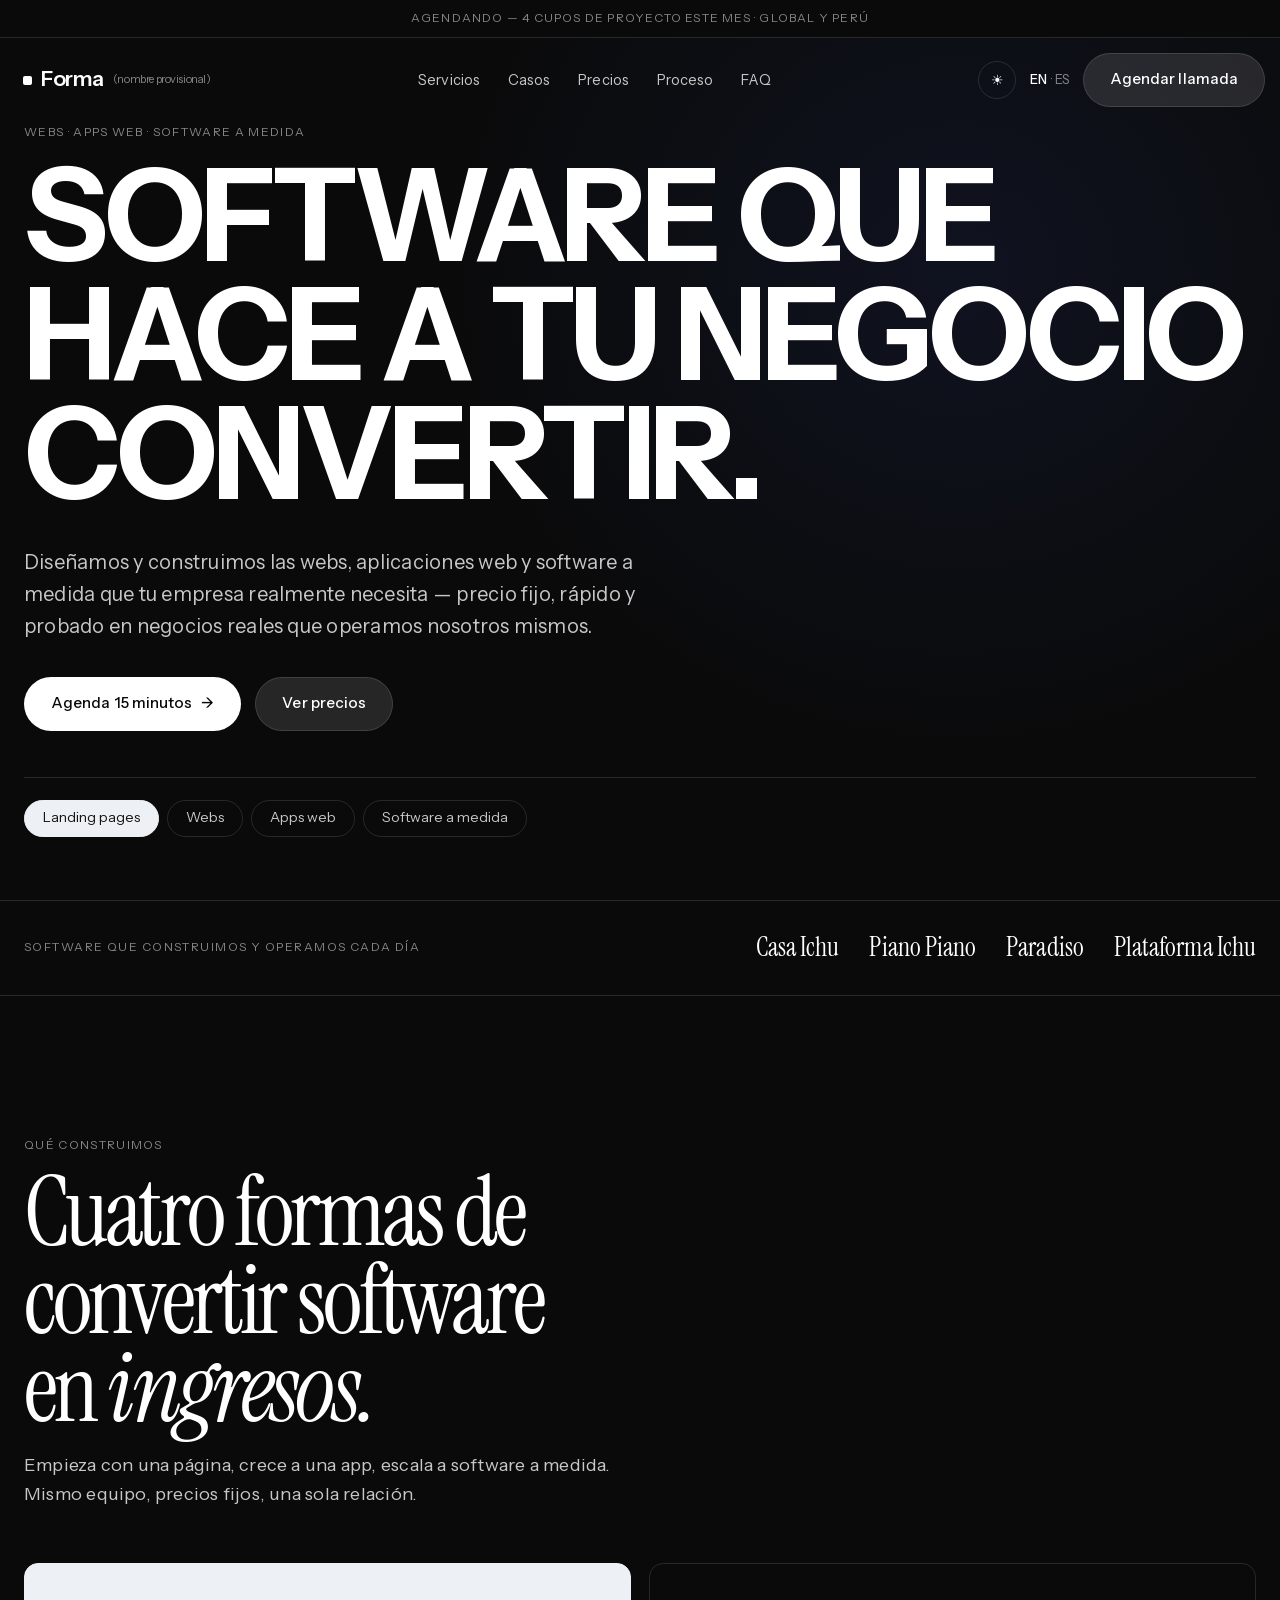
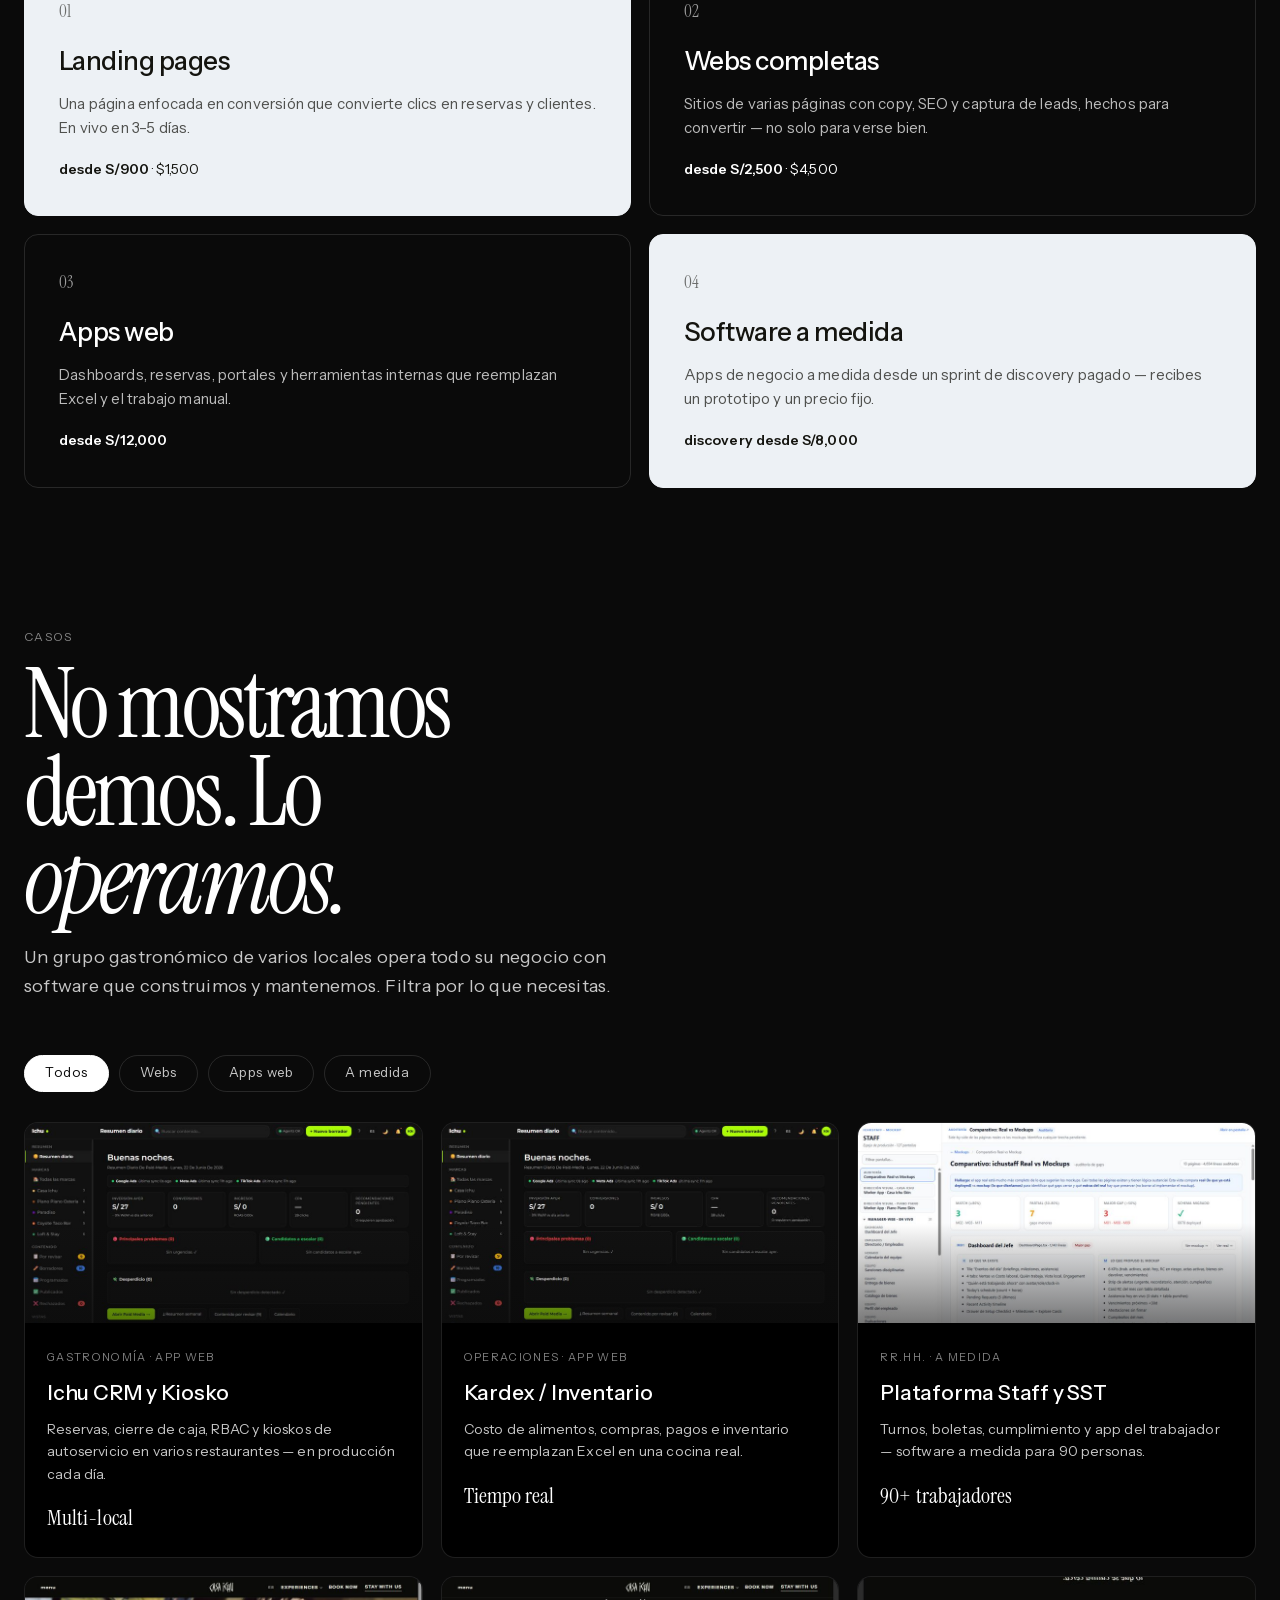
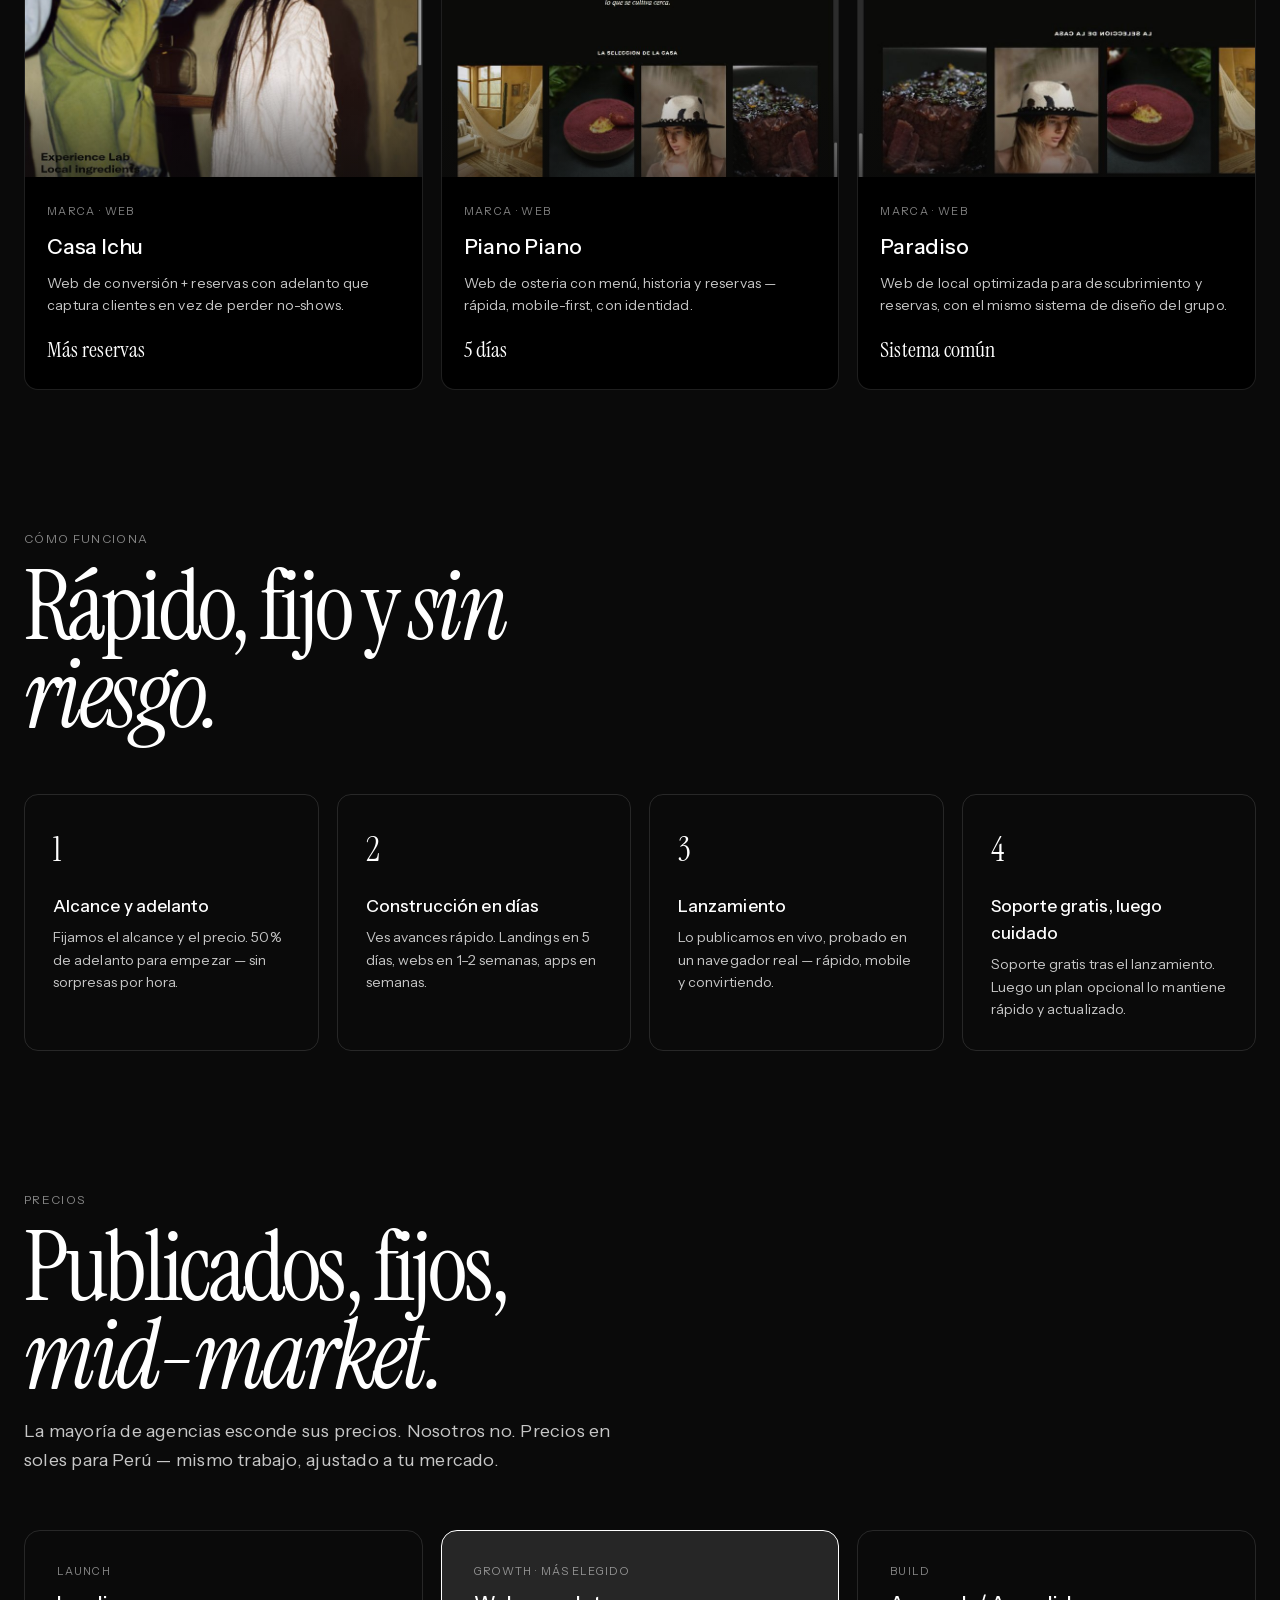
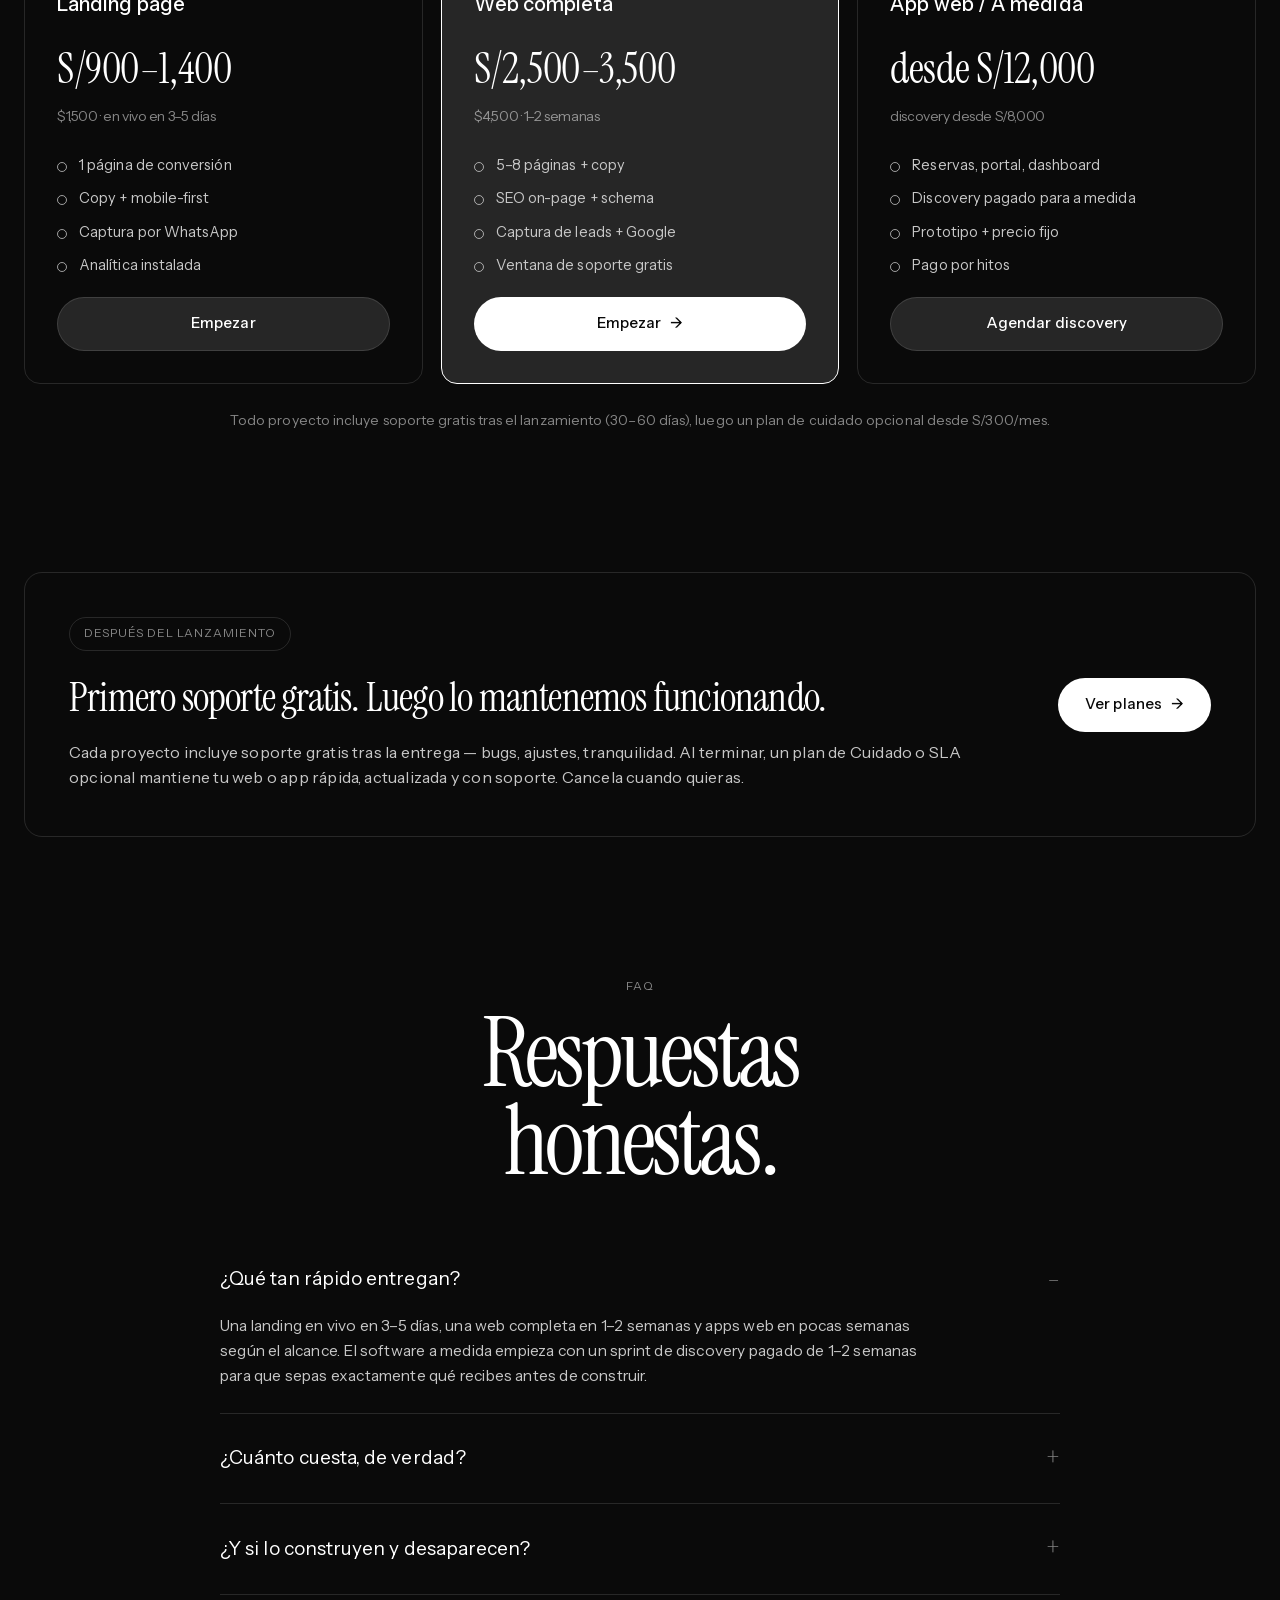
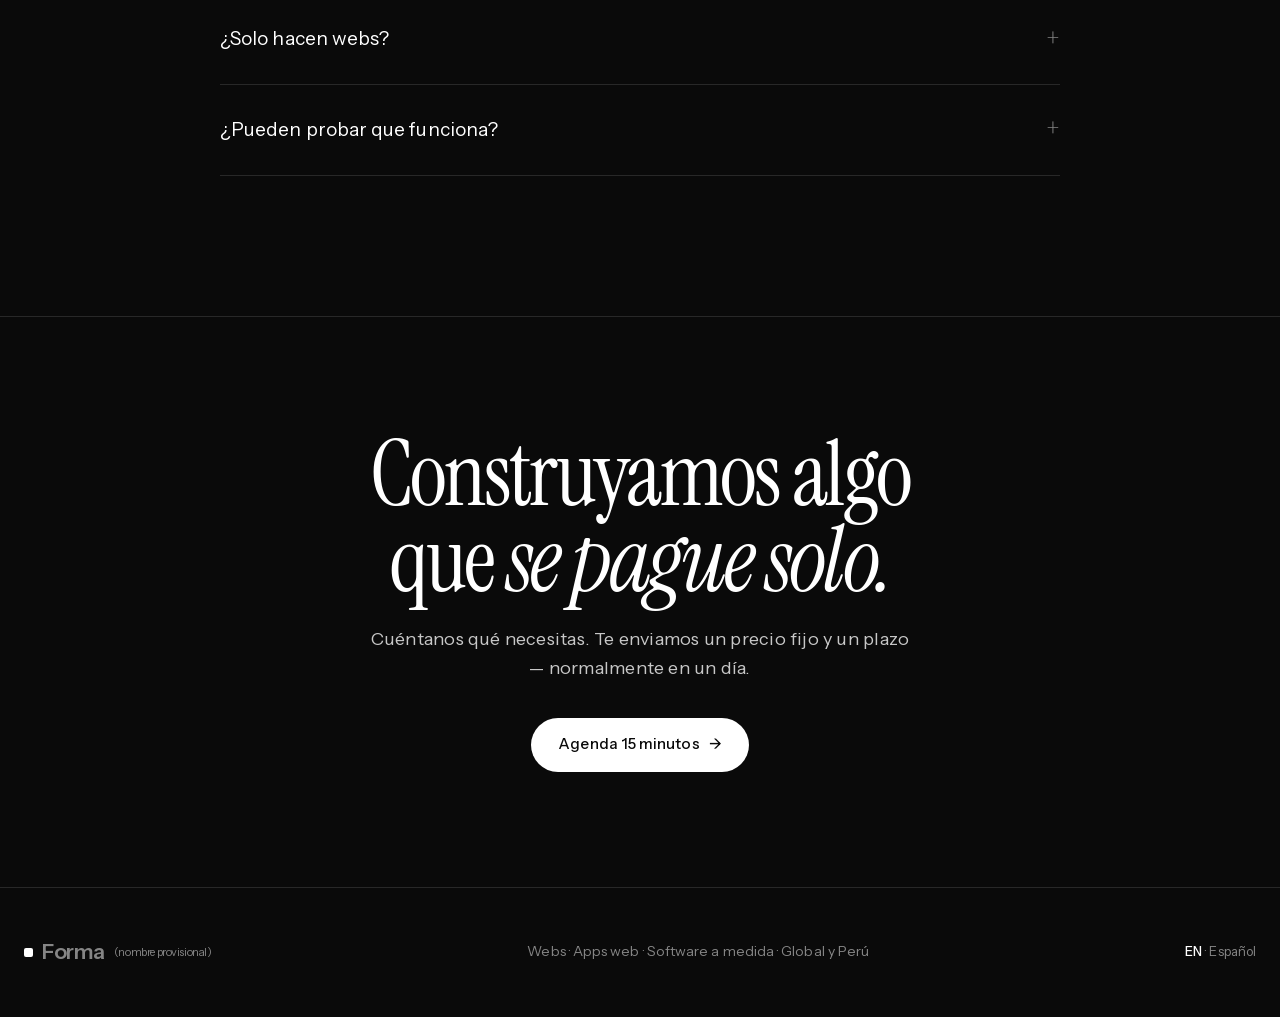
==== es.html @ b1182c3b "Restore v9 baseline (pre scroll-tint / big-squares / loader); v=13" ====
<!doctype html>
<html lang="es">
<head>
<meta charset="utf-8">
<meta name="viewport" content="width=device-width, initial-scale=1">
<title>Forma — Software que hace ganar a tu negocio</title>
<meta name="description" content="Webs, aplicaciones web y software a medida. Precio fijo, rápido y probado en negocios reales que operamos.">
<link rel="icon" href="data:image/svg+xml,%3Csvg xmlns='http://www.w3.org/2000/svg' viewBox='0 0 32 32'%3E%3Crect width='32' height='32' fill='%230A0A0A'/%3E%3Crect x='11' y='11' width='10' height='10' rx='2' fill='%23fff'/%3E%3C/svg%3E">
<link rel="stylesheet" href="style.css?v=13">
</head>
<body data-active="convert">

<header>
  <div class="ticker">Agendando — 4 cupos de proyecto este mes · Global y Perú</div>
  <nav>
    <a class="brand" href="#top"><span class="dot"></span>Forma <small>(nombre provisional)</small></a>
    <div class="nav-links">
      <a href="#services">Servicios</a>
      <a href="#work">Casos</a>
      <a href="#pricing">Precios</a>
      <a href="#process">Proceso</a>
      <a href="#faq">FAQ</a>
    </div>
    <div class="nav-right">
      <button class="icon-btn theme-toggle" aria-label="Cambiar tema">☀</button>
      <span class="lang"><a href="index.html">EN</a> · ES</span>
      <a href="#contact" class="btn btn-ghost">Agendar llamada</a>
      <button class="icon-btn burger" aria-label="Menú">☰</button>
    </div>
  </nav>
</header>

<div class="navmenu">
  <button class="icon-btn close" aria-label="Cerrar">✕</button>
  <a href="#services">Servicios</a>
  <a href="#work">Casos</a>
  <a href="#pricing">Precios</a>
  <a href="#process">Proceso</a>
  <a href="#faq">FAQ</a>
  <a href="#contact">Agendar llamada</a>
  <div class="mfoot"><a href="index.html">English</a></div>
</div>

<main id="top">
<section class="hero" data-active="convert">
  <div class="bg"></div>
  <div class="wrap">
    <p class="eyebrow">Webs · Apps web · Software a medida</p>
    <h1>Software que hace a tu negocio <span class="swap">convertir.</span></h1>
    <p class="lead">Diseñamos y construimos las webs, aplicaciones web y software a medida que tu empresa realmente necesita — precio fijo, rápido y probado en negocios reales que operamos nosotros mismos.</p>
    <div class="hero-cta">
      <a href="#contact" class="btn btn-solid">Agenda 15 minutos <span class="arw">→</span></a>
      <a href="#pricing" class="btn btn-ghost">Ver precios</a>
    </div>
    <div class="conduct">
      <button class="on" data-k="convert" data-word="convertir.">Landing pages</button>
      <button data-k="grow" data-word="crecer.">Webs</button>
      <button data-k="run" data-word="operar solo.">Apps web</button>
      <button data-k="scale" data-word="escalar.">Software a medida</button>
    </div>
  </div>
</section>

<div class="strip reveal">
  <div class="wrap">
    <span class="lbl">Software que construimos y operamos cada día</span>
    <div class="names"><span>Casa Ichu</span><span>Piano Piano</span><span>Paradiso</span><span>Plataforma Ichu</span></div>
  </div>
</div>

<section id="services">
  <div class="wrap">
    <div class="sec-head reveal">
      <p class="eyebrow">Qué construimos</p>
      <h2>Cuatro formas de convertir software en <em>ingresos.</em></h2>
      <p class="sub">Empieza con una página, crece a una app, escala a software a medida. Mismo equipo, precios fijos, una sola relación.</p>
    </div>
    <div class="tiles">
      <div class="tile invert reveal"><div class="n">01</div><h3>Landing pages</h3><p>Una página enfocada en conversión que convierte clics en reservas y clientes. En vivo en 3–5 días.</p><div class="price"><b>desde S/900</b> · $1,500</div></div>
      <div class="tile reveal"><div class="n">02</div><h3>Webs completas</h3><p>Sitios de varias páginas con copy, SEO y captura de leads, hechos para convertir — no solo para verse bien.</p><div class="price"><b>desde S/2,500</b> · $4,500</div></div>
      <div class="tile reveal"><div class="n">03</div><h3>Apps web</h3><p>Dashboards, reservas, portales y herramientas internas que reemplazan Excel y el trabajo manual.</p><div class="price"><b>desde S/12,000</b></div></div>
      <div class="tile invert reveal"><div class="n">04</div><h3>Software a medida</h3><p>Apps de negocio a medida desde un sprint de discovery pagado — recibes un prototipo y un precio fijo.</p><div class="price"><b>discovery desde S/8,000</b></div></div>
    </div>
  </div>
</section>

<section id="work" style="padding-top:0">
  <div class="wrap">
    <div class="sec-head reveal">
      <p class="eyebrow">Casos</p>
      <h2>No mostramos demos. Lo <em>operamos.</em></h2>
      <p class="sub">Un grupo gastronómico de varios locales opera todo su negocio con software que construimos y mantenemos. Filtra por lo que necesitas.</p>
    </div>
    <div class="filters reveal">
      <button class="on" data-f="all">Todos</button>
      <button data-f="sites">Webs</button>
      <button data-f="apps">Apps web</button>
      <button data-f="custom">A medida</button>
    </div>
    <div class="work">
      <div class="case reveal" data-cat="apps"><div class="media" style="background-image:url(img/crm.jpg)"></div><div class="meta"><span class="tag">Gastronomía · App web</span><h3>Ichu CRM y Kiosko</h3><p>Reservas, cierre de caja, RBAC y kioskos de autoservicio en varios restaurantes — en producción cada día.</p><div class="stat">Multi-local</div></div></div>
      <div class="case reveal" data-cat="apps"><div class="media" style="background-image:url(img/kardex.jpg)"></div><div class="meta"><span class="tag">Operaciones · App web</span><h3>Kardex / Inventario</h3><p>Costo de alimentos, compras, pagos e inventario que reemplazan Excel en una cocina real.</p><div class="stat">Tiempo real</div></div></div>
      <div class="case reveal" data-cat="custom"><div class="media" style="background-image:url(img/staff.jpg)"></div><div class="meta"><span class="tag">RR.HH. · A medida</span><h3>Plataforma Staff y SST</h3><p>Turnos, boletas, cumplimiento y app del trabajador — software a medida para 90 personas.</p><div class="stat">90+ trabajadores</div></div></div>
      <div class="case reveal" data-cat="sites"><div class="media" style="background-image:url(img/casaichu.jpg)"></div><div class="meta"><span class="tag">Marca · Web</span><h3>Casa Ichu</h3><p>Web de conversión + reservas con adelanto que captura clientes en vez de perder no-shows.</p><div class="stat">Más reservas</div></div></div>
      <div class="case reveal" data-cat="sites"><div class="media" style="background-image:url(img/piano.jpg)"></div><div class="meta"><span class="tag">Marca · Web</span><h3>Piano Piano</h3><p>Web de osteria con menú, historia y reservas — rápida, mobile-first, con identidad.</p><div class="stat">5 días</div></div></div>
      <div class="case reveal" data-cat="sites"><div class="media" style="background-image:url(img/paradiso.jpg)"></div><div class="meta"><span class="tag">Marca · Web</span><h3>Paradiso</h3><p>Web de local optimizada para descubrimiento y reservas, con el mismo sistema de diseño del grupo.</p><div class="stat">Sistema común</div></div></div>
    </div>
  </div>
</section>

<section id="process" style="padding-top:0">
  <div class="wrap">
    <div class="sec-head reveal">
      <p class="eyebrow">Cómo funciona</p>
      <h2>Rápido, fijo y <em>sin riesgo.</em></h2>
    </div>
    <div class="steps">
      <div class="step reveal"><div class="k">1</div><h4>Alcance y adelanto</h4><p>Fijamos el alcance y el precio. 50% de adelanto para empezar — sin sorpresas por hora.</p></div>
      <div class="step reveal"><div class="k">2</div><h4>Construcción en días</h4><p>Ves avances rápido. Landings en 5 días, webs en 1–2 semanas, apps en semanas.</p></div>
      <div class="step reveal"><div class="k">3</div><h4>Lanzamiento</h4><p>Lo publicamos en vivo, probado en un navegador real — rápido, mobile y convirtiendo.</p></div>
      <div class="step reveal"><div class="k">4</div><h4>Soporte gratis, luego cuidado</h4><p>Soporte gratis tras el lanzamiento. Luego un plan opcional lo mantiene rápido y actualizado.</p></div>
    </div>
  </div>
</section>

<section id="pricing" style="padding-top:0">
  <div class="wrap">
    <div class="sec-head reveal">
      <p class="eyebrow">Precios</p>
      <h2>Publicados, fijos, <em>mid-market.</em></h2>
      <p class="sub">La mayoría de agencias esconde sus precios. Nosotros no. Precios en soles para Perú — mismo trabajo, ajustado a tu mercado.</p>
    </div>
    <div class="tiers">
      <div class="pt reveal"><span class="badge">Launch</span><h3>Landing page</h3><div class="amt">S/900–1,400<span>$1,500 · en vivo en 3–5 días</span></div>
        <ul><li>1 página de conversión</li><li>Copy + mobile-first</li><li>Captura por WhatsApp</li><li>Analítica instalada</li></ul>
        <a href="#contact" class="btn btn-ghost">Empezar</a></div>
      <div class="pt feat reveal"><span class="badge">Growth · más elegido</span><h3>Web completa</h3><div class="amt">S/2,500–3,500<span>$4,500 · 1–2 semanas</span></div>
        <ul><li>5–8 páginas + copy</li><li>SEO on-page + schema</li><li>Captura de leads + Google</li><li>Ventana de soporte gratis</li></ul>
        <a href="#contact" class="btn btn-solid">Empezar <span class="arw">→</span></a></div>
      <div class="pt reveal"><span class="badge">Build</span><h3>App web / A medida</h3><div class="amt">desde S/12,000<span>discovery desde S/8,000</span></div>
        <ul><li>Reservas, portal, dashboard</li><li>Discovery pagado para a medida</li><li>Prototipo + precio fijo</li><li>Pago por hitos</li></ul>
        <a href="#contact" class="btn btn-ghost">Agendar discovery</a></div>
    </div>
    <p class="note">Todo proyecto incluye soporte gratis tras el lanzamiento (30–60 días), luego un plan de cuidado opcional desde S/300/mes.</p>
  </div>
</section>

<section id="care" style="padding-top:0">
  <div class="wrap">
    <div class="care reveal">
      <div class="l">
        <span class="pill">Después del lanzamiento</span>
        <h3>Primero soporte gratis. Luego lo mantenemos funcionando.</h3>
        <p>Cada proyecto incluye soporte gratis tras la entrega — bugs, ajustes, tranquilidad. Al terminar, un plan de Cuidado o SLA opcional mantiene tu web o app rápida, actualizada y con soporte. Cancela cuando quieras.</p>
      </div>
      <a href="#contact" class="btn btn-solid">Ver planes <span class="arw">→</span></a>
    </div>
  </div>
</section>

<section id="faq" style="padding-top:0">
  <div class="wrap">
    <div class="sec-head reveal" style="text-align:center;margin:0 auto 48px"><p class="eyebrow">FAQ</p><h2>Respuestas honestas.</h2></div>
    <div class="faq">
      <details open class="reveal"><summary>¿Qué tan rápido entregan?</summary><p>Una landing en vivo en 3–5 días, una web completa en 1–2 semanas y apps web en pocas semanas según el alcance. El software a medida empieza con un sprint de discovery pagado de 1–2 semanas para que sepas exactamente qué recibes antes de construir.</p></details>
      <details class="reveal"><summary>¿Cuánto cuesta, de verdad?</summary><p>Precios fijos, publicados arriba. Landings desde S/900 ($1,500), webs desde S/2,500, apps desde S/12,000, a medida cotizado desde un discovery. 50% de adelanto para empezar, saldo a la entrega. Sin cobro por hora.</p></details>
      <details class="reveal"><summary>¿Y si lo construyen y desaparecen?</summary><p>Recibes soporte gratis tras el lanzamiento y luego un plan opcional. Operamos software en producción para un negocio real cada día — abandonar clientes no es como trabajamos.</p></details>
      <details class="reveal"><summary>¿Solo hacen webs?</summary><p>No. Las cuatro líneas son una escalera — landing, web, app web, software a medida — así crecemos contigo en vez de dejarte a medias.</p></details>
      <details class="reveal"><summary>¿Pueden probar que funciona?</summary><p>Operamos el CRM, inventario, kioskos y webs de un grupo gastronómico de varios locales. Software real, en uso diario — pregúntanos y te lo mostramos.</p></details>
    </div>
  </div>
</section>

<section id="contact" class="band">
  <h2>Construyamos algo que <em>se pague solo.</em></h2>
  <p>Cuéntanos qué necesitas. Te enviamos un precio fijo y un plazo — normalmente en un día.</p>
  <a href="https://wa.me/51999999999?text=Hola%2C%20quiero%20una%20web%2Fapp" class="btn btn-solid">Agenda 15 minutos <span class="arw">→</span></a>
</section>
</main>

<footer>
  <div class="wrap">
    <a class="brand" href="#top"><span class="dot"></span>Forma <small>(nombre provisional)</small></a>
    <div>Webs · Apps web · Software a medida · Global y Perú</div>
    <div class="lang"><a href="index.html">EN</a> · Español</div>
  </div>
</footer>

<script src="app.js?v=13"></script>
</body>
</html>
---- style.css ----
/* ===== Forma — dark editorial. MetaLab 80% + Instrument 20%. Tokens from COMBINED-SPEC ===== */
/* Self-hosted fonts pulled directly from instrument.com */
@font-face{font-family:'Instrument Sans';src:url(fonts/InstrumentSansVF.woff2) format('woff2-variations'),url(fonts/InstrumentSansVF.woff2) format('woff2');font-weight:400 700;font-style:normal;font-display:swap}
@font-face{font-family:'Instrument Serif';src:url(fonts/InstrumentSerif-Regular.woff2) format('woff2');font-weight:400;font-style:normal;font-display:swap}
@font-face{font-family:'Instrument Serif';src:url(fonts/InstrumentSerif-Italic.woff2) format('woff2');font-weight:400;font-style:italic;font-display:swap}
@font-face{font-family:'Instrument Mono';src:url(fonts/InstrumentSansMono-Regular.woff2) format('woff2');font-weight:400;font-style:normal;font-display:swap}
:root{
  --bg:#0A0A0A; --bg-pure:#000; --ink:#FFFFFF; --ink-muted:#C7C7C7; --ink-dim:rgba(255,255,255,.5);
  --hairline:rgba(255,255,255,.12); --tile:#EDF1F5; --tile-ink:#14140F; --ghost:rgba(186,186,186,.16);
  --maxw:1340px; --gut:24px;
  --serif:'Instrument Serif',Times,serif; --sans:'Instrument Sans',-apple-system,'Helvetica Neue',system-ui,sans-serif;
  --ease:cubic-bezier(.2,.7,.2,1);
}
body.light{ --bg:#F7F6F3; --bg-pure:#fff; --ink:#14140F; --ink-muted:rgba(20,20,15,.62);
  --ink-dim:rgba(20,20,15,.45); --hairline:rgba(20,20,15,.12); --tile:#14140F; --tile-ink:#F7F6F3; --ghost:rgba(20,20,15,.06); }

*{box-sizing:border-box;margin:0;padding:0}
html{scroll-behavior:smooth}
body{background:var(--bg);color:var(--ink);font-family:var(--sans);font-size:15px;line-height:1.6;letter-spacing:.005em;-webkit-font-smoothing:antialiased;overflow-x:hidden;transition:background .4s var(--ease),color .4s var(--ease)}
a{color:inherit;text-decoration:none}
.wrap{max-width:var(--maxw);margin:0 auto;padding:0 var(--gut)}
.serif{font-family:var(--serif);font-weight:400}
.eyebrow{font-size:12px;letter-spacing:.11em;text-transform:uppercase;color:var(--ink-dim)}

/* buttons */
.btn{display:inline-flex;align-items:center;gap:9px;padding:14px 26px;border-radius:50px;font-size:15px;font-weight:500;border:1px solid transparent;cursor:pointer;transition:background .25s var(--ease),color .25s var(--ease),border-color .25s var(--ease),transform .2s var(--ease);white-space:nowrap}
.btn-solid{background:var(--ink);color:var(--bg)}
.btn-solid:hover{transform:translateY(-1px);opacity:.92}
.btn-ghost{background:var(--ghost);color:var(--ink);border-color:var(--hairline)}
.btn-ghost:hover{background:var(--ink);color:var(--bg);border-color:var(--ink)}
.btn .arw{transition:transform .25s var(--ease)}
.btn:hover .arw{transform:translateX(3px)}

/* nav */
header{position:fixed;top:0;left:0;right:0;z-index:100;transition:transform .35s var(--ease)}
.ticker{font-size:12px;letter-spacing:.1em;text-transform:uppercase;color:var(--ink-dim);text-align:center;padding:9px 0;border-bottom:1px solid var(--hairline);background:var(--bg);transition:opacity .35s,transform .35s}
nav{display:flex;align-items:center;justify-content:space-between;height:64px;margin:10px auto;max-width:var(--maxw);padding:0 14px 0 22px;border-radius:1000px;border:1px solid transparent;transition:background .35s var(--ease),border-color .35s var(--ease),backdrop-filter .35s}
header.scrolled .ticker{opacity:0;transform:translateY(-100%);pointer-events:none}
header.scrolled{transform:translateY(-39px)}
header.scrolled nav{background:rgba(10,10,10,.7);backdrop-filter:blur(14px);border-color:var(--hairline)}
body.light header.scrolled nav{background:rgba(247,246,243,.75)}
.brand{font-size:21px;font-weight:600;letter-spacing:-.02em;display:flex;align-items:center;gap:9px}
.brand .dot{width:9px;height:9px;border-radius:2px;background:var(--ink)}
.brand small{font-weight:400;font-size:11px;color:var(--ink-dim)}
.nav-links{display:flex;gap:28px;font-size:14.5px;color:var(--ink-muted)}
.nav-links a:hover{color:var(--ink)}
.nav-right{display:flex;align-items:center;gap:14px}
.icon-btn{background:none;border:1px solid var(--hairline);color:var(--ink);width:38px;height:38px;border-radius:50%;cursor:pointer;font-size:14px;display:grid;place-items:center;transition:.25s var(--ease)}
.icon-btn:hover{background:var(--ink);color:var(--bg)}
.lang{font-size:13px;color:var(--ink-dim)}
.lang a{color:var(--ink);font-weight:500}
.burger{display:none}
@media(max-width:920px){.nav-links{display:none}.burger{display:grid}}

/* mobile overlay menu */
.navmenu{position:fixed;inset:0;z-index:200;background:var(--bg);display:flex;flex-direction:column;justify-content:center;gap:6px;padding:0 32px;transform:translateY(-100%);transition:transform .4s var(--ease);visibility:hidden}
.navmenu.open{transform:none;visibility:visible}
.navmenu a{font-family:var(--serif);font-size:clamp(34px,9vw,60px);letter-spacing:-.02em;padding:10px 0;border-bottom:1px solid var(--hairline)}
.navmenu .close{position:absolute;top:24px;right:24px}
.navmenu .mfoot{margin-top:34px;display:flex;gap:18px;font-family:var(--sans);font-size:14px;color:var(--ink-dim)}
.navmenu .mfoot a{font-family:var(--sans);font-size:14px;border:none;padding:0;color:var(--ink)}

/* hero — the "conduct" module */
.hero{min-height:100vh;display:flex;flex-direction:column;justify-content:center;padding:120px 0 60px;position:relative}
.hero .bg{position:absolute;inset:0;z-index:-1;opacity:.5;transition:opacity .6s var(--ease),background .6s var(--ease);background:radial-gradient(60% 80% at 75% 30%,rgba(120,120,140,.14),transparent 70%)}
.hero[data-active="convert"] .bg{background:radial-gradient(60% 80% at 75% 30%,rgba(70,110,255,.18),transparent 70%)}
.hero[data-active="grow"] .bg{background:radial-gradient(60% 80% at 75% 30%,rgba(60,200,140,.16),transparent 70%)}
.hero[data-active="run"] .bg{background:radial-gradient(60% 80% at 75% 30%,rgba(255,150,60,.15),transparent 70%)}
.hero[data-active="scale"] .bg{background:radial-gradient(60% 80% at 75% 30%,rgba(200,90,220,.16),transparent 70%)}
.hero h1{font-family:var(--sans);font-weight:700;text-transform:uppercase;font-size:clamp(48px,10vw,154px);line-height:.93;letter-spacing:-.035em;max-width:15ch;margin:20px 0 0}
.hero h1 .swap{transition:opacity .35s var(--ease)}
.hero .lead{font-size:clamp(16px,1.7vw,20px);color:var(--ink-muted);max-width:52ch;margin-top:28px}
.hero-cta{display:flex;gap:14px;margin-top:34px;flex-wrap:wrap}
.conduct{display:flex;gap:8px;flex-wrap:wrap;margin-top:46px;border-top:1px solid var(--hairline);padding-top:22px}
.conduct button{background:none;border:1px solid var(--hairline);color:var(--ink-muted);padding:9px 18px;border-radius:50px;font-family:var(--sans);font-size:14px;cursor:pointer;transition:.25s var(--ease)}
.conduct button:hover,.conduct button.on{background:var(--tile);color:var(--tile-ink);border-color:var(--tile)}

/* proof strip */
.strip{border-top:1px solid var(--hairline);border-bottom:1px solid var(--hairline);padding:26px 0}
.strip .wrap{display:flex;align-items:center;justify-content:space-between;gap:18px;flex-wrap:wrap}
.strip .lbl{font-size:12px;letter-spacing:.12em;text-transform:uppercase;color:var(--ink-dim)}
.strip .names{display:flex;gap:30px;flex-wrap:wrap;font-family:var(--serif);font-size:26px}

/* sections */
section{padding:clamp(72px,11vw,140px) 0}
.sec-head{max-width:60ch;margin-bottom:54px}
.sec-head h2{font-family:var(--serif);font-weight:400;font-size:clamp(40px,7.5vw,116px);line-height:.92;letter-spacing:-.04em;margin-top:14px}
.sec-head .sub,.tile p,.case p,.care p,.faq p,.hero .lead,.band p{letter-spacing:.012em}
.sec-head h2 em{font-style:italic}
.sec-head .sub{color:var(--ink-muted);font-size:18px;margin-top:18px;max-width:54ch}

/* services tiles */
.tiles{display:grid;grid-template-columns:repeat(2,1fr);gap:18px}
@media(max-width:760px){.tiles{grid-template-columns:1fr}}
.tile{border-radius:14px;padding:34px;min-height:230px;display:flex;flex-direction:column;border:1px solid var(--hairline);transition:transform .3s var(--ease),background .3s var(--ease)}
.tile:hover{transform:translateY(-4px)}
.tile.invert{background:var(--tile);color:var(--tile-ink);border-color:var(--tile)}
.tile .n{font-family:var(--serif);font-size:17px;opacity:.6}
.tile h3{font-size:26px;letter-spacing:-.02em;margin:16px 0 10px;font-weight:500}
.tile p{font-size:15px;opacity:.72;flex:1}
.tile .price{margin-top:18px;font-size:14px}
.tile .price b{font-weight:600}

/* work grid */
.filters{display:flex;gap:10px;flex-wrap:wrap;margin-bottom:30px}
.filters button{background:none;border:1px solid var(--hairline);color:var(--ink-muted);padding:9px 20px;border-radius:50px;font-family:var(--sans);font-size:13.5px;letter-spacing:.04em;cursor:pointer;transition:.25s var(--ease)}
.filters button.on{background:var(--ink);color:var(--bg);border-color:var(--ink)}
.work{display:grid;grid-template-columns:repeat(3,1fr);gap:18px}
@media(max-width:860px){.work{grid-template-columns:1fr}}
.case{border-radius:14px;overflow:hidden;border:1px solid var(--hairline);background:var(--bg-pure);transition:transform .3s var(--ease),opacity .35s var(--ease)}
.case.hide{display:none}
.case .media{height:200px;background:#16161c 50% 0/cover no-repeat;position:relative;overflow:hidden;transition:transform .4s var(--ease)}
.case .media:after{content:"";position:absolute;inset:0;background:linear-gradient(180deg,rgba(10,10,10,0) 50%,rgba(10,10,10,.55))}
body.light .case .media:after{background:linear-gradient(180deg,rgba(255,255,255,0) 55%,rgba(255,255,255,.3))}
.case:hover .media{transform:scale(1.04)}
.case .media .k{position:absolute;left:18px;bottom:14px;font-family:var(--serif);font-size:22px;z-index:2;opacity:.9}
.case .meta{padding:22px}
.case .tag{font-size:11px;letter-spacing:.12em;text-transform:uppercase;color:var(--ink-dim)}
.case h3{font-size:21px;font-weight:500;margin:8px 0;letter-spacing:-.01em}
.case p{font-size:14px;color:var(--ink-muted)}
.case .stat{margin-top:14px;font-family:var(--serif);font-size:22px}

/* process */
.steps{display:grid;grid-template-columns:repeat(4,1fr);gap:18px}
@media(max-width:760px){.steps{grid-template-columns:1fr 1fr}}
.step{border:1px solid var(--hairline);border-radius:14px;padding:28px}
.step .k{font-family:var(--serif);font-size:34px}
.step h4{margin:16px 0 7px;font-size:17px;font-weight:500}
.step p{font-size:14px;color:var(--ink-muted)}

/* pricing */
.tiers{display:grid;grid-template-columns:repeat(3,1fr);gap:18px}
@media(max-width:860px){.tiers{grid-template-columns:1fr}}
.pt{border:1px solid var(--hairline);border-radius:16px;padding:32px;display:flex;flex-direction:column}
.pt.feat{border-color:var(--ink);background:var(--ghost)}
.pt .badge{font-size:11px;letter-spacing:.1em;text-transform:uppercase;color:var(--ink-dim)}
.pt h3{font-size:20px;font-weight:500;margin:8px 0}
.pt .amt{font-family:var(--serif);font-size:42px;letter-spacing:-.01em;margin:6px 0}
.pt .amt span{font-family:var(--sans);font-size:14px;color:var(--ink-dim);display:block;margin-top:4px}
.pt ul{list-style:none;margin:20px 0;display:flex;flex-direction:column;gap:10px}
.pt li{font-size:14.5px;color:var(--ink-muted);padding-left:22px;position:relative}
.pt li:before{content:"";position:absolute;left:0;top:8px;width:8px;height:8px;border-radius:50%;border:1.5px solid var(--ink);opacity:.6}
.pt .btn{margin-top:auto;justify-content:center}
.note{text-align:center;color:var(--ink-dim);font-size:14px;margin-top:26px}

/* care band */
.care{border:1px solid var(--hairline);border-radius:18px;padding:44px;display:flex;gap:40px;align-items:center;flex-wrap:wrap}
.care .l{flex:1;min-width:280px}
.care .pill{display:inline-block;border:1px solid var(--hairline);font-size:12px;letter-spacing:.08em;text-transform:uppercase;color:var(--ink-dim);padding:6px 14px;border-radius:50px;margin-bottom:14px}
.care h3{font-family:var(--serif);font-size:clamp(26px,3.5vw,40px);letter-spacing:-.02em;font-weight:400}
.care p{color:var(--ink-muted);margin-top:12px;font-size:16px}

/* faq */
.faq{max-width:840px;margin:0 auto}
.faq details{border-bottom:1px solid var(--hairline);padding:24px 0}
.faq summary{font-size:19px;cursor:pointer;list-style:none;display:flex;justify-content:space-between;align-items:center;gap:20px}
.faq summary::-webkit-details-marker{display:none}
.faq summary:after{content:"+";font-family:var(--serif);font-size:26px;color:var(--ink-dim)}
.faq details[open] summary:after{content:"–"}
.faq p{color:var(--ink-muted);margin-top:14px;font-size:15.5px;max-width:72ch}

/* cta band */
.band{text-align:center;padding:clamp(60px,9vw,120px) 24px;border-top:1px solid var(--hairline)}
.band h2{font-family:var(--serif);font-weight:400;font-size:clamp(38px,7vw,104px);line-height:.96;letter-spacing:-.03em;max-width:16ch;margin:0 auto}
.band h2 em{font-style:italic}
.band p{color:var(--ink-muted);margin:22px auto 0;max-width:46ch;font-size:18px}
.band .btn{margin-top:34px}

footer{border-top:1px solid var(--hairline);padding:48px 0}
footer .wrap{display:flex;justify-content:space-between;gap:20px;flex-wrap:wrap;align-items:center;color:var(--ink-dim);font-size:14px}

/* reveal */
html.js .reveal{opacity:0;transform:translateY(22px);transition:opacity .6s var(--ease),transform .6s var(--ease)}
html.js .reveal.in{opacity:1;transform:none}
@media(prefers-reduced-motion:reduce){html.js .reveal{opacity:1;transform:none;transition:none}html{scroll-behavior:auto}}
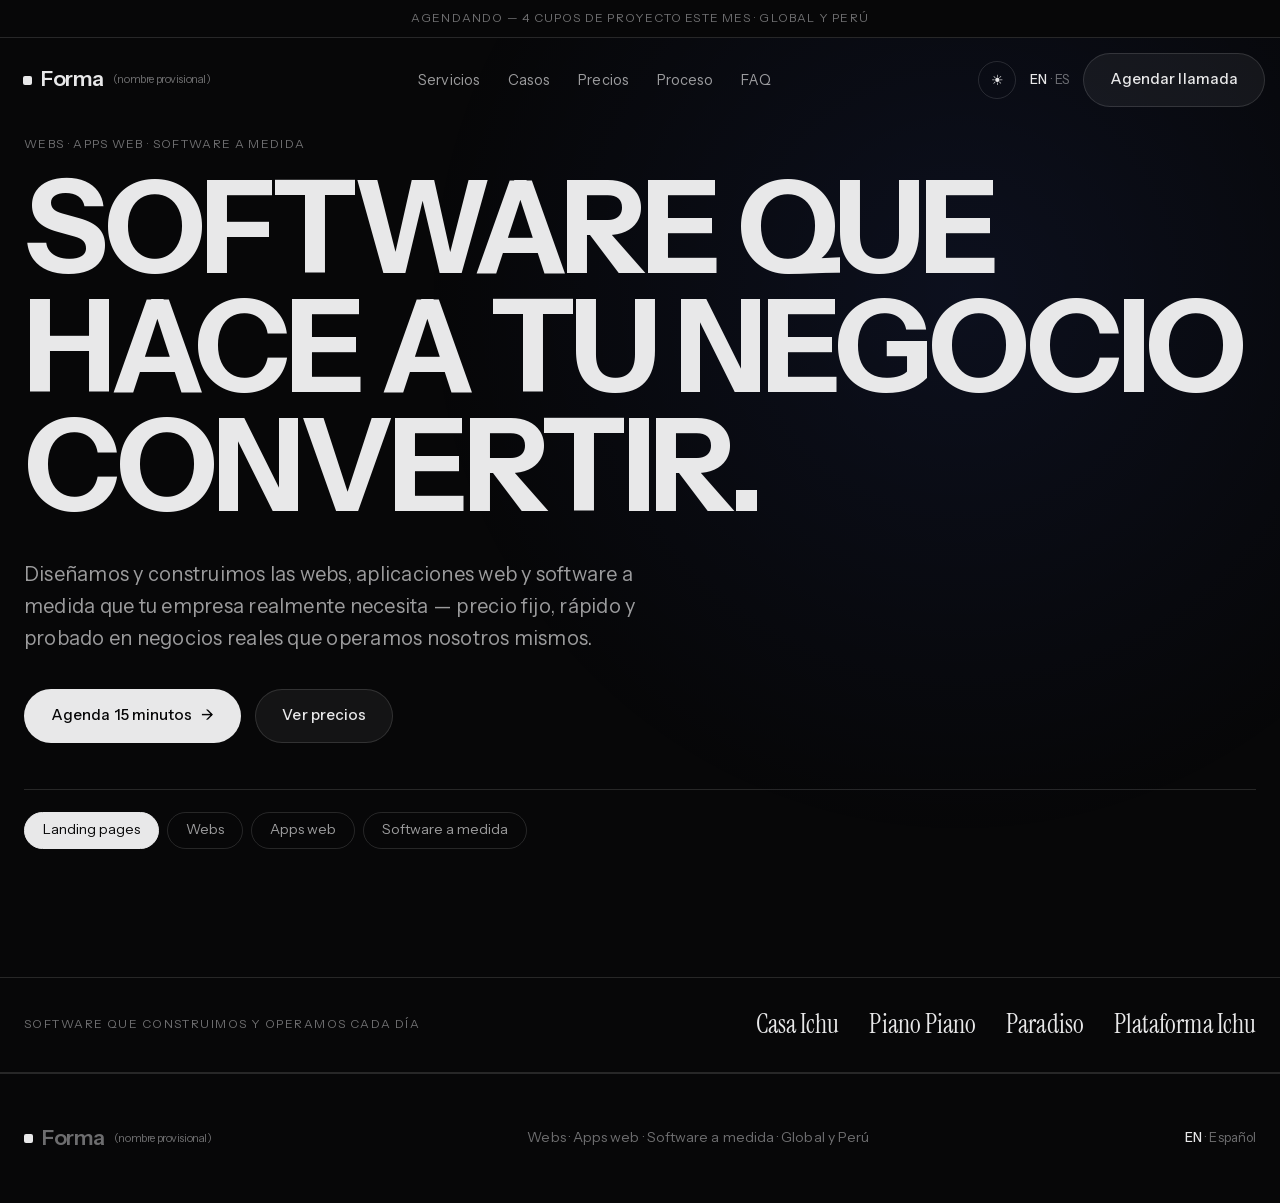
==== commit fb743b50: "Instrument light/dark palette + page-router nav (sections show directly, no full-page scroll); v=14" ====
--- a/es.html
+++ b/es.html
@@ -6,7 +6,7 @@
 <title>Forma — Software que hace ganar a tu negocio</title>
 <meta name="description" content="Webs, aplicaciones web y software a medida. Precio fijo, rápido y probado en negocios reales que operamos.">
 <link rel="icon" href="data:image/svg+xml,%3Csvg xmlns='http://www.w3.org/2000/svg' viewBox='0 0 32 32'%3E%3Crect width='32' height='32' fill='%230A0A0A'/%3E%3Crect x='11' y='11' width='10' height='10' rx='2' fill='%23fff'/%3E%3C/svg%3E">
-<link rel="stylesheet" href="style.css?v=13">
+<link rel="stylesheet" href="style.css?v=14">
 </head>
 <body data-active="convert">
 
@@ -186,6 +186,6 @@
   </div>
 </footer>
 
-<script src="app.js?v=13"></script>
+<script src="app.js?v=14"></script>
 </body>
 </html>
--- a/style.css
+++ b/style.css
@@ -5,18 +5,30 @@
 @font-face{font-family:'Instrument Serif';src:url(fonts/InstrumentSerif-Italic.woff2) format('woff2');font-weight:400;font-style:italic;font-display:swap}
 @font-face{font-family:'Instrument Mono';src:url(fonts/InstrumentSansMono-Regular.woff2) format('woff2');font-weight:400;font-style:normal;font-display:swap}
 :root{
-  --bg:#0A0A0A; --bg-pure:#000; --ink:#FFFFFF; --ink-muted:#C7C7C7; --ink-dim:rgba(255,255,255,.5);
-  --hairline:rgba(255,255,255,.12); --tile:#EDF1F5; --tile-ink:#14140F; --ghost:rgba(186,186,186,.16);
+  --bg:#070708; --bg-pure:#000; --ink:#e8e8e9; --ink-muted:rgba(232,232,233,.66); --ink-dim:rgba(232,232,233,.46);
+  --hairline:rgba(232,232,233,.14); --tile:#e8e8e9; --tile-ink:#070708; --ghost:rgba(232,232,233,.06);
   --maxw:1340px; --gut:24px;
   --serif:'Instrument Serif',Times,serif; --sans:'Instrument Sans',-apple-system,'Helvetica Neue',system-ui,sans-serif;
   --ease:cubic-bezier(.2,.7,.2,1);
 }
-body.light{ --bg:#F7F6F3; --bg-pure:#fff; --ink:#14140F; --ink-muted:rgba(20,20,15,.62);
-  --ink-dim:rgba(20,20,15,.45); --hairline:rgba(20,20,15,.12); --tile:#14140F; --tile-ink:#F7F6F3; --ghost:rgba(20,20,15,.06); }
+body.light{ --bg:#FFFFFF; --bg-pure:#fff; --ink:#070708; --ink-muted:rgba(7,7,8,.62);
+  --ink-dim:rgba(7,7,8,.45); --hairline:rgba(7,7,8,.12); --tile:#070708; --tile-ink:#FFFFFF; --ghost:rgba(7,7,8,.05); }
 
 *{box-sizing:border-box;margin:0;padding:0}
-html{scroll-behavior:smooth}
-body{background:var(--bg);color:var(--ink);font-family:var(--sans);font-size:15px;line-height:1.6;letter-spacing:.005em;-webkit-font-smoothing:antialiased;overflow-x:hidden;transition:background .4s var(--ease),color .4s var(--ease)}
+html{scroll-behavior:auto}
+body{background:var(--bg);color:var(--ink);font-family:var(--sans);font-size:15px;line-height:1.6;letter-spacing:.005em;-webkit-font-smoothing:antialiased;overflow-x:hidden;transition:background .6s var(--ease),color .6s var(--ease)}
+
+/* ===== page router — each nav target is its own screen, no long scroll ===== */
+main>section,main>.strip{display:none}
+body.routed main>section{padding-top:clamp(116px,15vh,168px)!important;padding-bottom:clamp(72px,11vw,128px);min-height:100vh}
+main>.page-on{display:block}
+main>.hero.page-on{display:flex}
+main>.strip.page-on{display:block}
+@keyframes screenIn{from{opacity:0;transform:translateY(10px)}to{opacity:1;transform:none}}
+html.js body.routed main>.page-on{animation:screenIn .5s var(--ease) both}
+.nav-links a.active,.navmenu a.active{color:var(--ink)}
+.nav-links a.active{position:relative}
+.nav-links a.active:after{content:"";position:absolute;left:0;right:0;bottom:-6px;height:1.5px;background:var(--ink);border-radius:2px}
 a{color:inherit;text-decoration:none}
 .wrap{max-width:var(--maxw);margin:0 auto;padding:0 var(--gut)}
 .serif{font-family:var(--serif);font-weight:400}
@@ -37,8 +49,8 @@
 nav{display:flex;align-items:center;justify-content:space-between;height:64px;margin:10px auto;max-width:var(--maxw);padding:0 14px 0 22px;border-radius:1000px;border:1px solid transparent;transition:background .35s var(--ease),border-color .35s var(--ease),backdrop-filter .35s}
 header.scrolled .ticker{opacity:0;transform:translateY(-100%);pointer-events:none}
 header.scrolled{transform:translateY(-39px)}
-header.scrolled nav{background:rgba(10,10,10,.7);backdrop-filter:blur(14px);border-color:var(--hairline)}
-body.light header.scrolled nav{background:rgba(247,246,243,.75)}
+header.scrolled nav{background:rgba(7,7,8,.72);backdrop-filter:blur(14px);border-color:var(--hairline)}
+body.light header.scrolled nav{background:rgba(255,255,255,.78)}
 .brand{font-size:21px;font-weight:600;letter-spacing:-.02em;display:flex;align-items:center;gap:9px}
 .brand .dot{width:9px;height:9px;border-radius:2px;background:var(--ink)}
 .brand small{font-weight:400;font-size:11px;color:var(--ink-dim)}
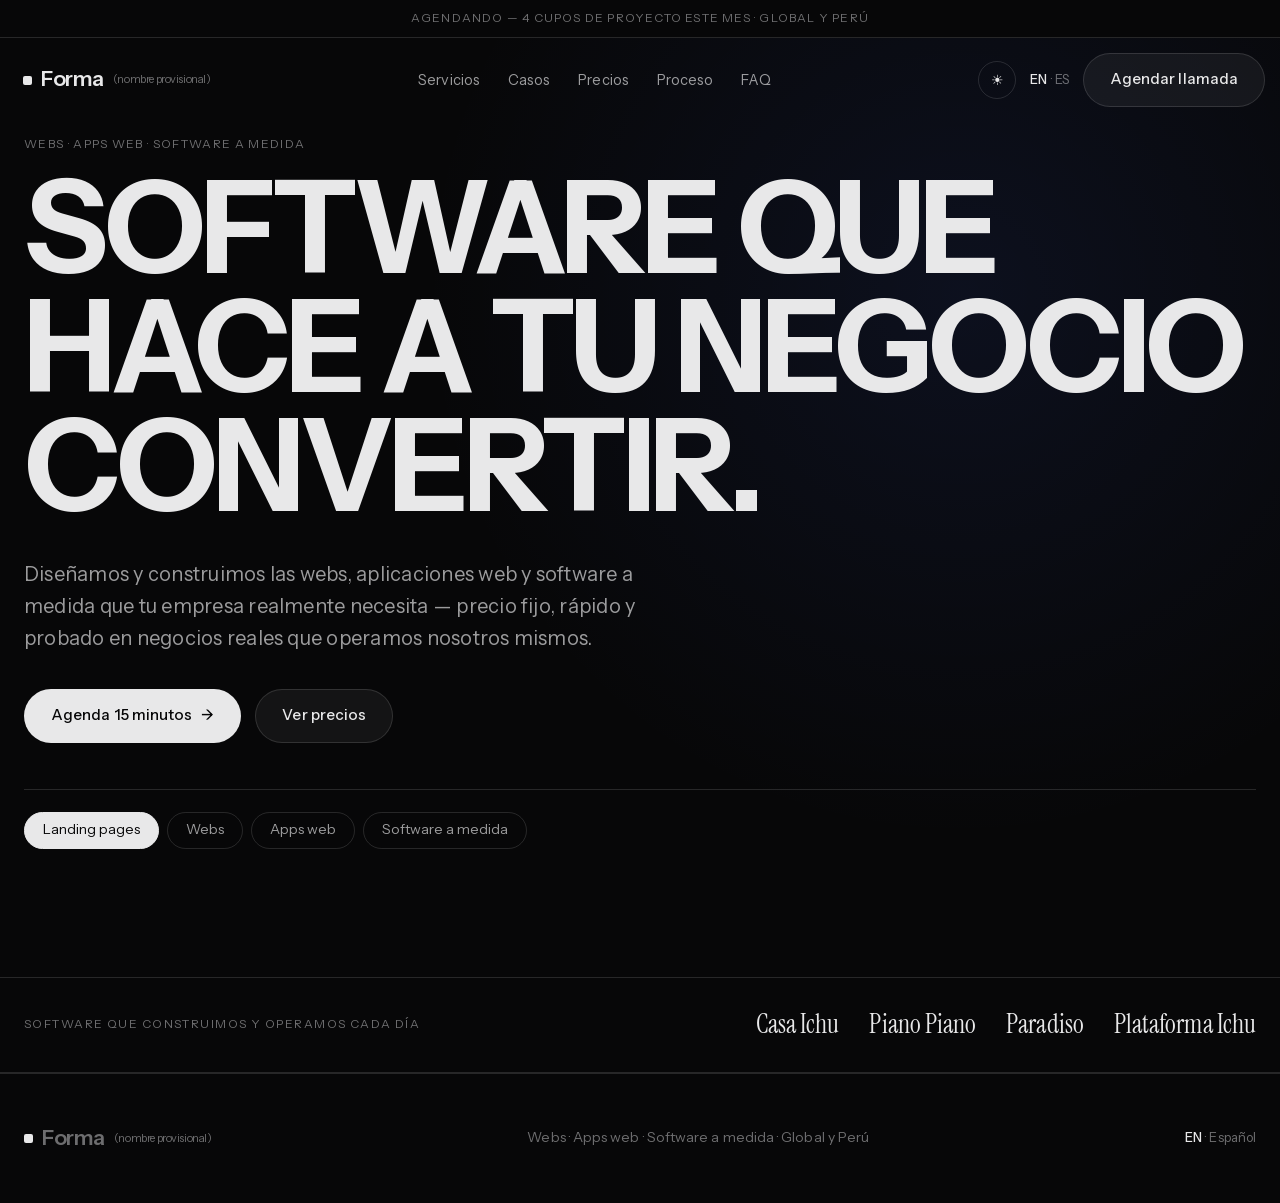
==== commit 8f2dd523: "Instrument-exact: 0.35s ease-in-out colour flip, scroll-driven theme bands per page, page-load fade " ====
--- a/es.html
+++ b/es.html
@@ -6,7 +6,7 @@
 <title>Forma — Software que hace ganar a tu negocio</title>
 <meta name="description" content="Webs, aplicaciones web y software a medida. Precio fijo, rápido y probado en negocios reales que operamos.">
 <link rel="icon" href="data:image/svg+xml,%3Csvg xmlns='http://www.w3.org/2000/svg' viewBox='0 0 32 32'%3E%3Crect width='32' height='32' fill='%230A0A0A'/%3E%3Crect x='11' y='11' width='10' height='10' rx='2' fill='%23fff'/%3E%3C/svg%3E">
-<link rel="stylesheet" href="style.css?v=14">
+<link rel="stylesheet" href="style.css?v=16">
 </head>
 <body data-active="convert">
 
@@ -186,6 +186,6 @@
   </div>
 </footer>
 
-<script src="app.js?v=14"></script>
+<script src="app.js?v=16"></script>
 </body>
 </html>
--- a/style.css
+++ b/style.css
@@ -16,16 +16,17 @@
 
 *{box-sizing:border-box;margin:0;padding:0}
 html{scroll-behavior:auto}
-body{background:var(--bg);color:var(--ink);font-family:var(--sans);font-size:15px;line-height:1.6;letter-spacing:.005em;-webkit-font-smoothing:antialiased;overflow-x:hidden;transition:background .6s var(--ease),color .6s var(--ease)}
+body{background:var(--bg);color:var(--ink);font-family:var(--sans);font-size:15px;line-height:1.6;letter-spacing:.005em;-webkit-font-smoothing:antialiased;overflow-x:hidden;transition:background-color .35s ease-in-out,color .35s ease-in-out}
 
-/* ===== page router — each nav target is its own screen, no long scroll ===== */
-main>section,main>.strip{display:none}
+/* ===== page router — each nav target is its own scrollable screen (Instrument model) ===== */
+body.routed main>section,body.routed main>.strip{display:none}
 body.routed main>section{padding-top:clamp(116px,15vh,168px)!important;padding-bottom:clamp(72px,11vw,128px);min-height:100vh}
-main>.page-on{display:block}
-main>.hero.page-on{display:flex}
-main>.strip.page-on{display:block}
-@keyframes screenIn{from{opacity:0;transform:translateY(10px)}to{opacity:1;transform:none}}
-html.js body.routed main>.page-on{animation:screenIn .5s var(--ease) both}
+body.routed main>section.page-on{display:block}
+body.routed main>.strip.page-on{display:block}
+body.routed main>.hero.page-on{display:flex;min-height:calc(100vh - 60px)}
+/* page-load fade — feels like a website loading a page, not a scroll */
+body.routed main{transition:opacity .3s ease,transform .3s ease}
+body.routed main.switching{opacity:0;transform:translateY(8px)}
 .nav-links a.active,.navmenu a.active{color:var(--ink)}
 .nav-links a.active{position:relative}
 .nav-links a.active:after{content:"";position:absolute;left:0;right:0;bottom:-6px;height:1.5px;background:var(--ink);border-radius:2px}
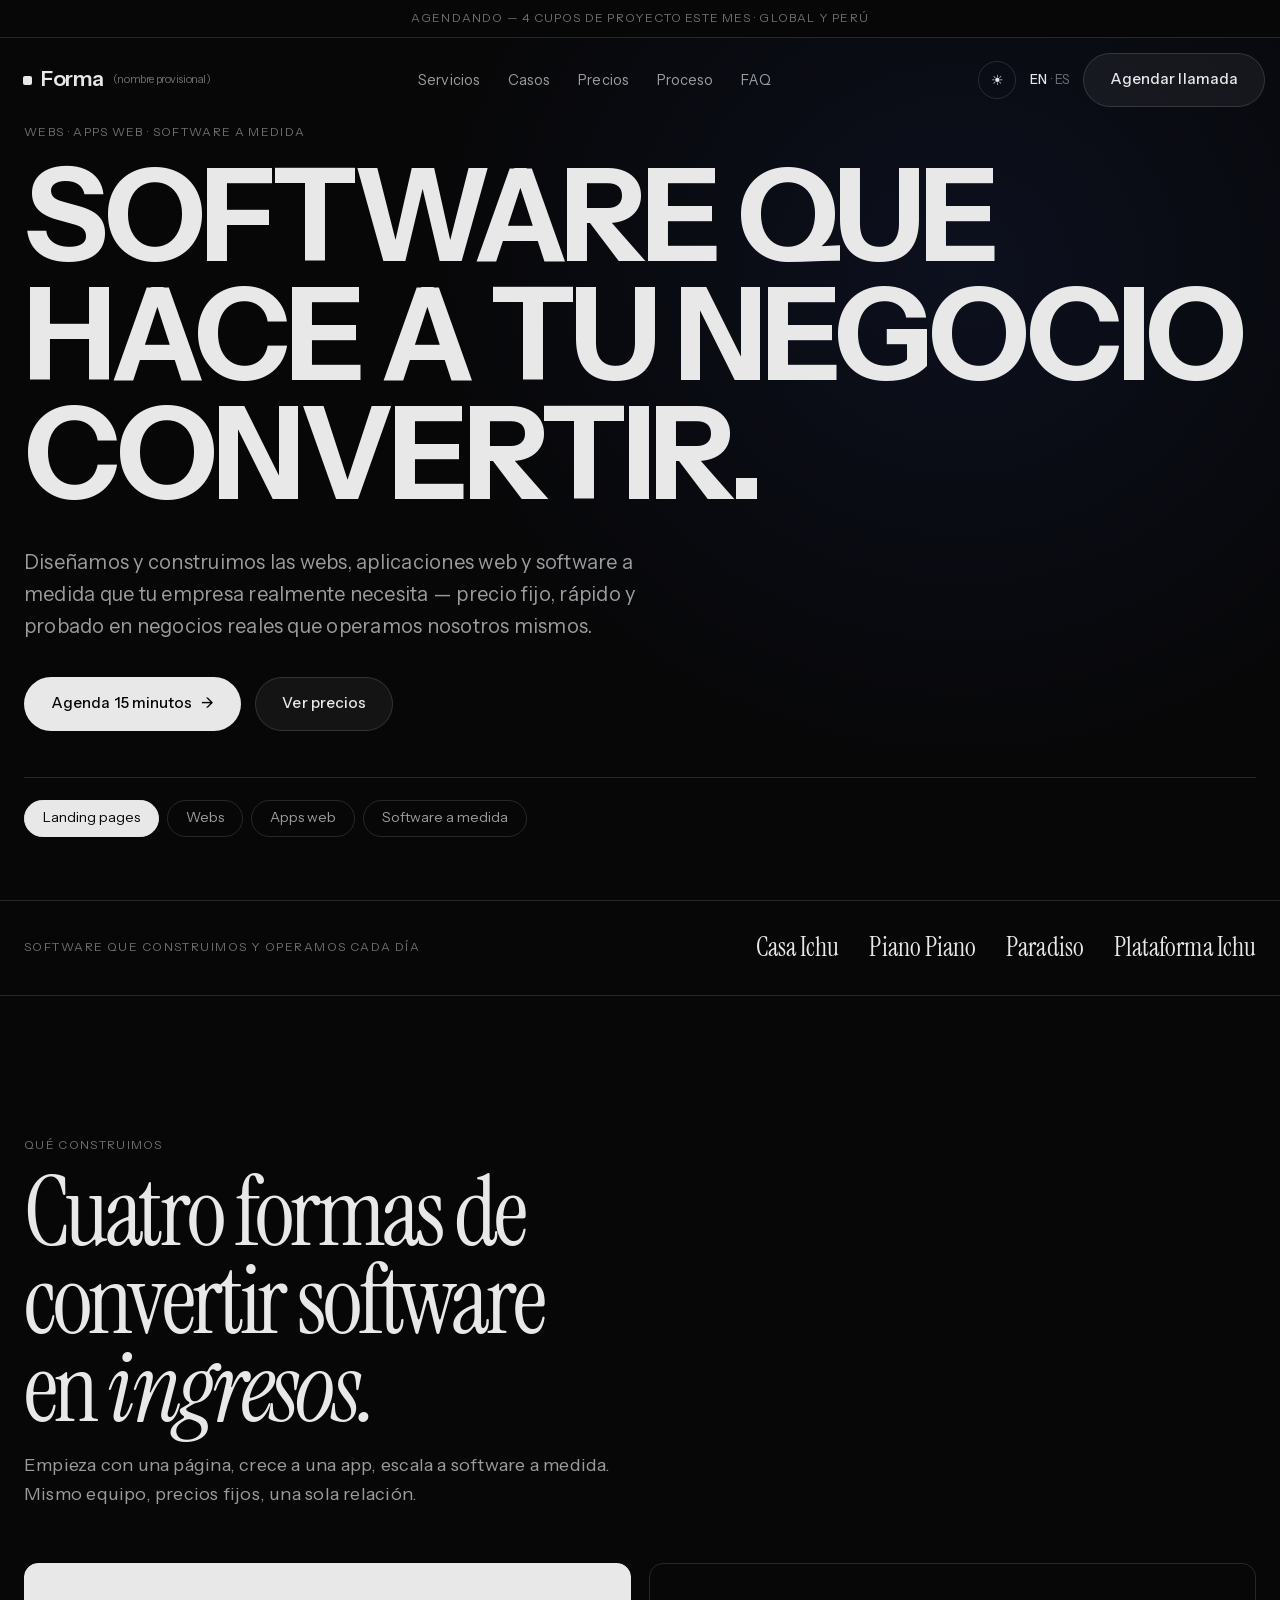
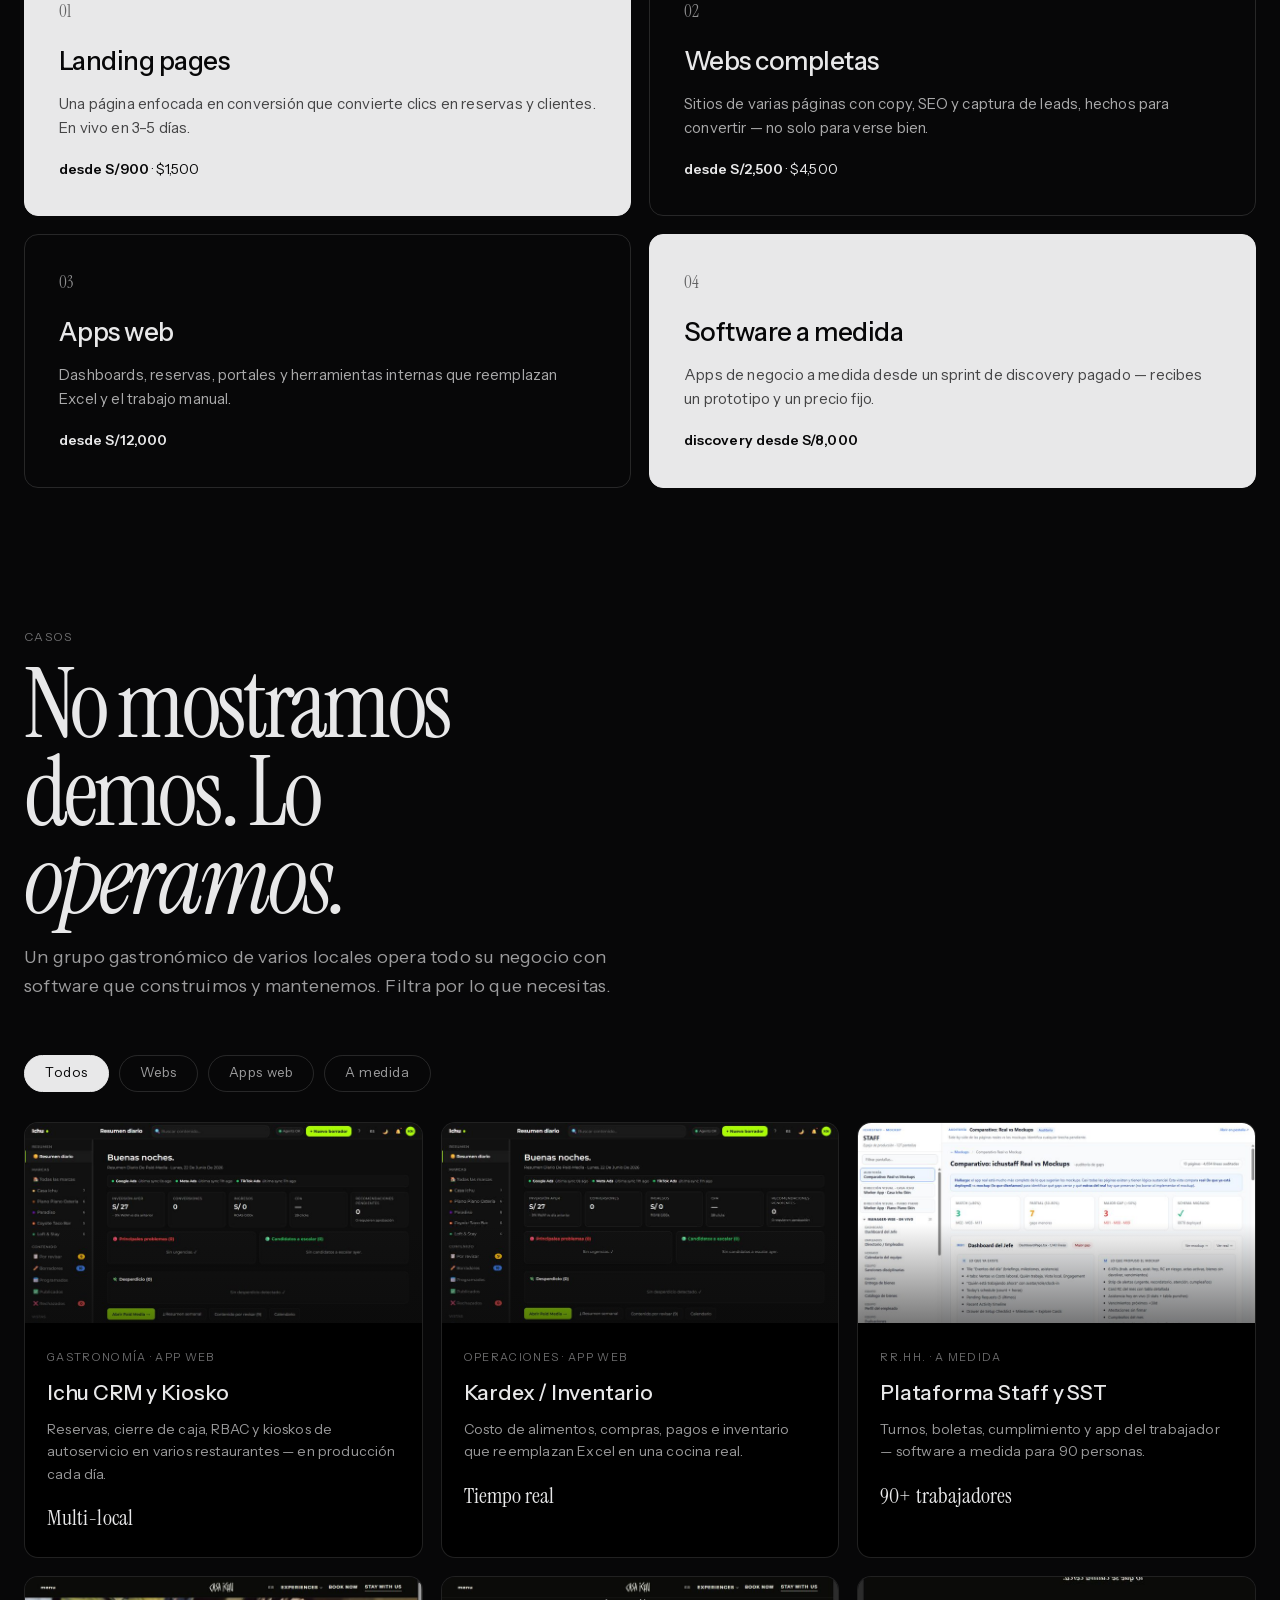
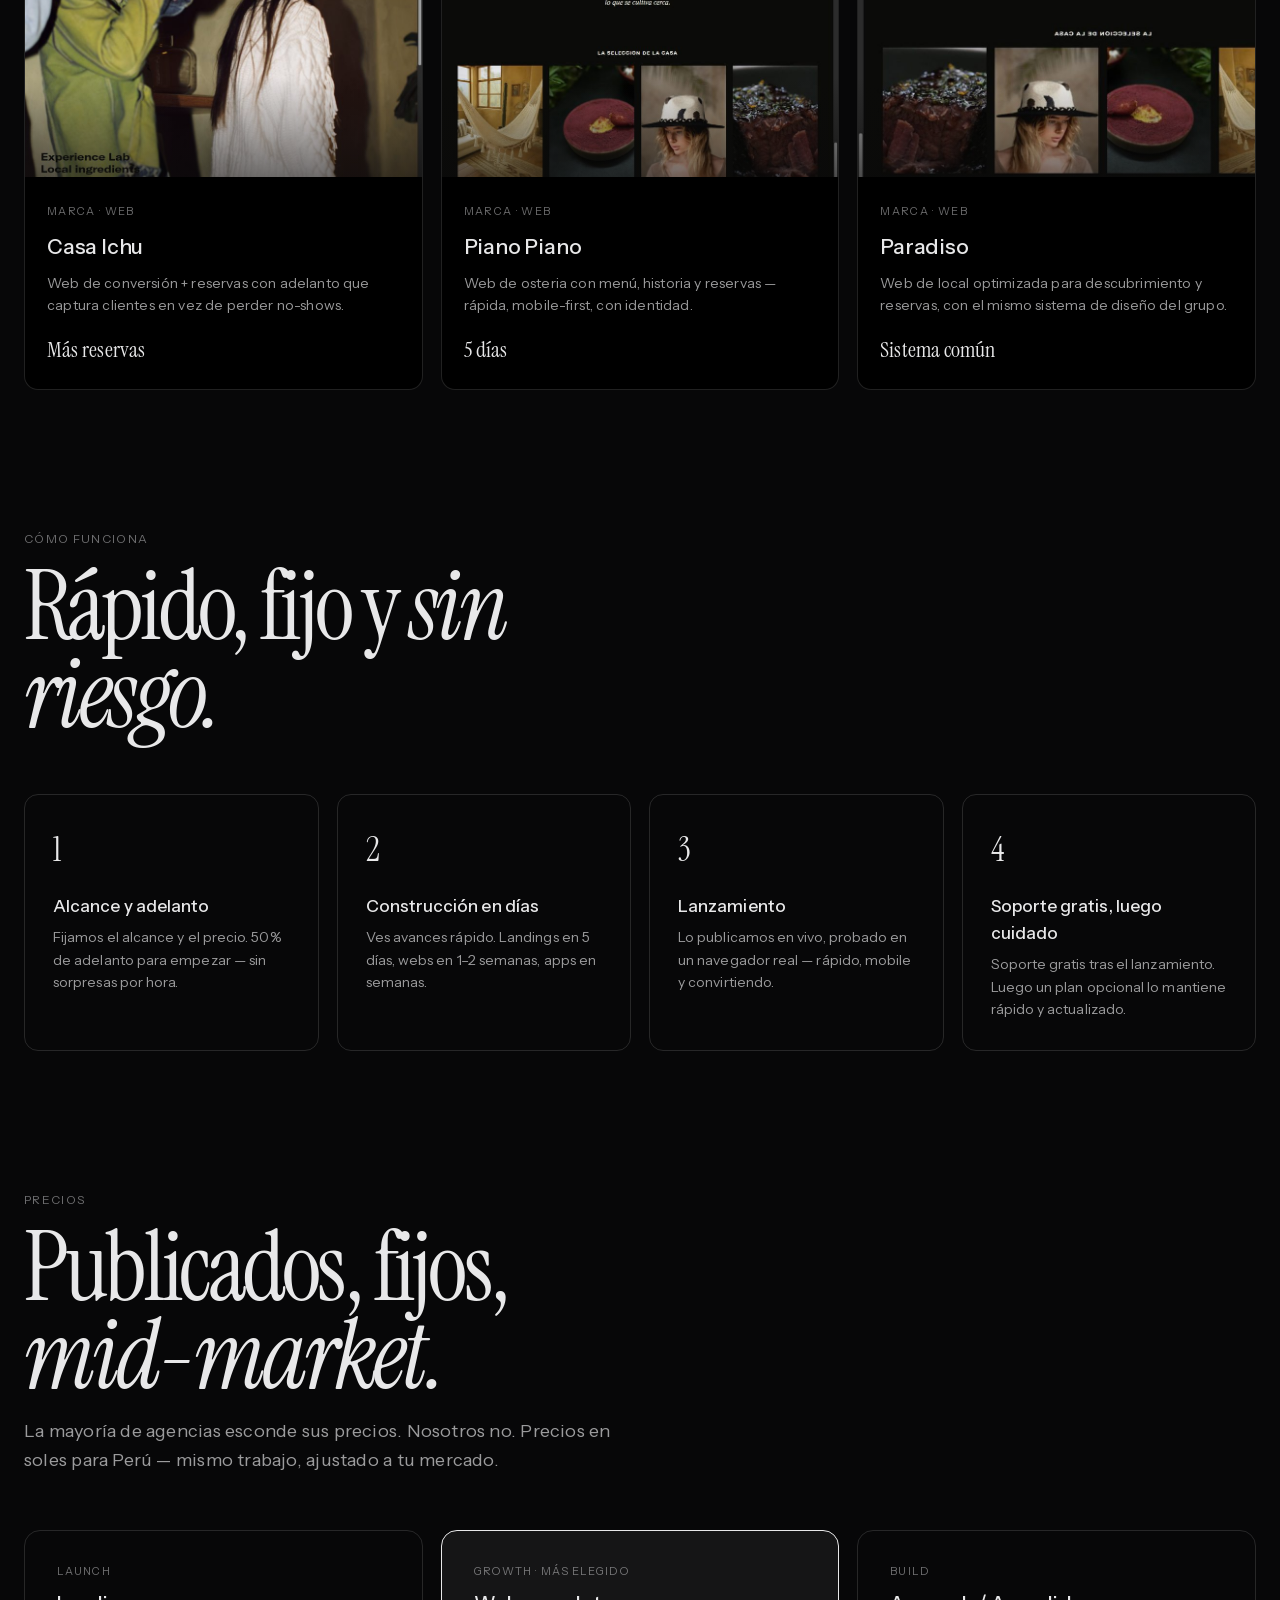
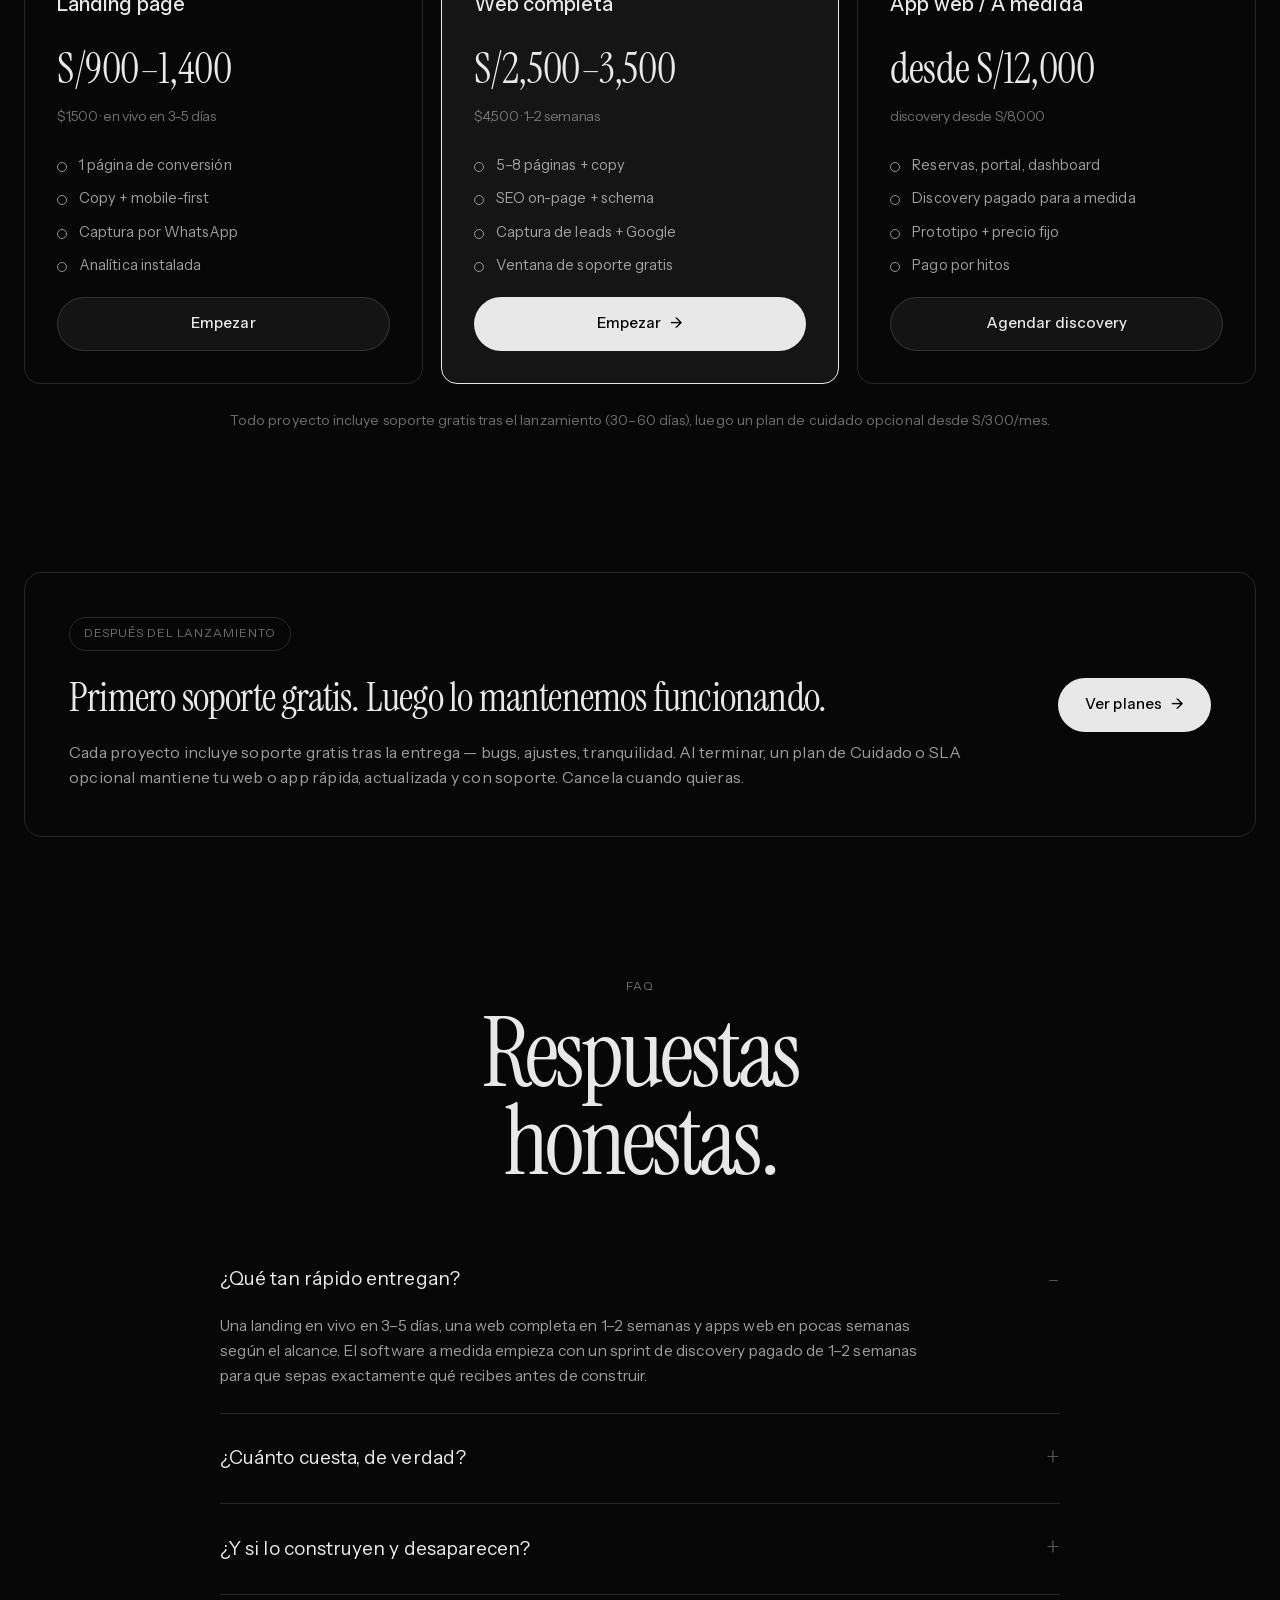
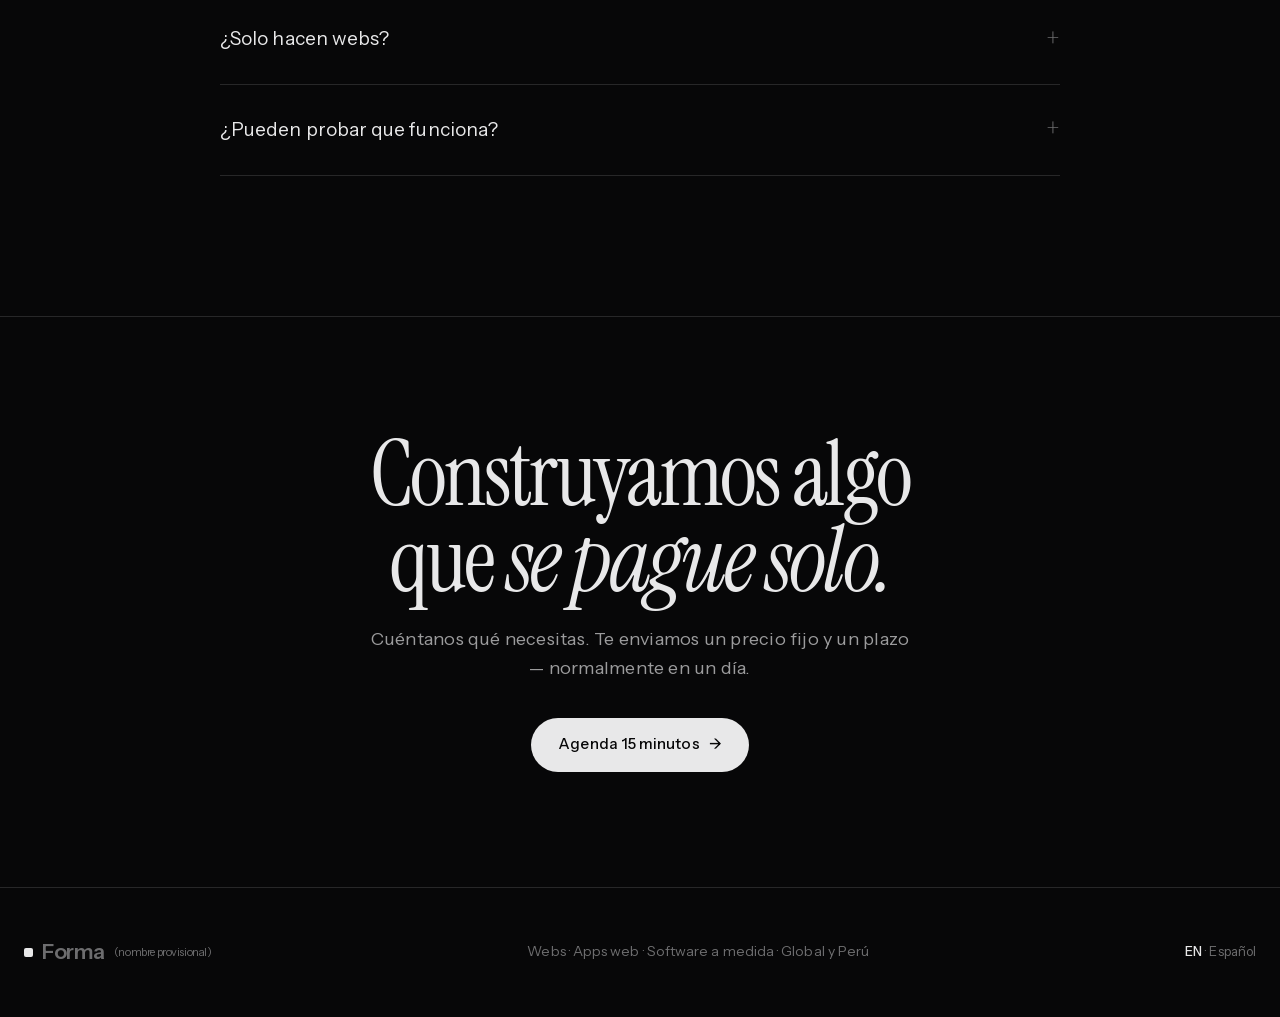
==== commit 18f2a174: "Full-scroll + fade-jump nav buttons; Cal.com-style booking modal mockup (Google Meet, Lima tz); v=17" ====
--- a/es.html
+++ b/es.html
@@ -6,7 +6,7 @@
 <title>Forma — Software que hace ganar a tu negocio</title>
 <meta name="description" content="Webs, aplicaciones web y software a medida. Precio fijo, rápido y probado en negocios reales que operamos.">
 <link rel="icon" href="data:image/svg+xml,%3Csvg xmlns='http://www.w3.org/2000/svg' viewBox='0 0 32 32'%3E%3Crect width='32' height='32' fill='%230A0A0A'/%3E%3Crect x='11' y='11' width='10' height='10' rx='2' fill='%23fff'/%3E%3C/svg%3E">
-<link rel="stylesheet" href="style.css?v=16">
+<link rel="stylesheet" href="style.css?v=17">
 </head>
 <body data-active="convert">
 
@@ -178,6 +178,34 @@
 </section>
 </main>
 
+<div class="cal-modal" hidden>
+  <div class="cal-card">
+    <button class="cal-x icon-btn" aria-label="Cerrar">✕</button>
+    <div class="cal-side">
+      <span class="cal-badge">Demo · Cal.com</span>
+      <div class="cal-host"><span class="dot"></span>Forma</div>
+      <h3>Llamada de 15 min</h3>
+      <ul class="cal-facts">
+        <li><span>⏱</span> 15 minutos</li>
+        <li><span>📹</span> Google Meet (link al reservar)</li>
+        <li><span>🌎</span> América/Lima · GMT-5</li>
+      </ul>
+      <p>Cuéntanos qué quieres construir. Llevamos un precio fijo y un plazo a la llamada.</p>
+    </div>
+    <div class="cal-pick">
+      <div class="cal-cal">
+        <div class="cal-head"><b id="calMonth"></b><span class="cal-navs"><button class="cal-nav" data-d="-1" aria-label="Anterior">‹</button><button class="cal-nav" data-d="1" aria-label="Siguiente">›</button></span></div>
+        <div class="cal-dow"><span>Lu</span><span>Ma</span><span>Mi</span><span>Ju</span><span>Vi</span><span>Sa</span><span>Do</span></div>
+        <div class="cal-grid" id="calGrid"></div>
+      </div>
+      <div class="cal-slots">
+        <div class="cal-slots-head" id="calDay"><b>Elige una fecha</b><span>horarios disponibles</span></div>
+        <div class="cal-slot-list" id="calSlots"></div>
+      </div>
+    </div>
+  </div>
+</div>
+
 <footer>
   <div class="wrap">
     <a class="brand" href="#top"><span class="dot"></span>Forma <small>(nombre provisional)</small></a>
@@ -186,6 +214,6 @@
   </div>
 </footer>
 
-<script src="app.js?v=16"></script>
+<script src="app.js?v=17"></script>
 </body>
 </html>
--- a/style.css
+++ b/style.css
@@ -18,14 +18,8 @@
 html{scroll-behavior:auto}
 body{background:var(--bg);color:var(--ink);font-family:var(--sans);font-size:15px;line-height:1.6;letter-spacing:.005em;-webkit-font-smoothing:antialiased;overflow-x:hidden;transition:background-color .35s ease-in-out,color .35s ease-in-out}
 
-/* ===== page router — each nav target is its own scrollable screen (Instrument model) ===== */
-body.routed main>section,body.routed main>.strip{display:none}
-body.routed main>section{padding-top:clamp(116px,15vh,168px)!important;padding-bottom:clamp(72px,11vw,128px);min-height:100vh}
-body.routed main>section.page-on{display:block}
-body.routed main>.strip.page-on{display:block}
-body.routed main>.hero.page-on{display:flex;min-height:calc(100vh - 60px)}
-/* page-load fade — feels like a website loading a page, not a scroll */
-body.routed main{transition:opacity .3s ease,transform .3s ease}
+/* ===== full continuous scroll; nav buttons fade-jump to a section (no slow crawl) ===== */
+body.routed main{transition:opacity .26s ease,transform .26s ease}
 body.routed main.switching{opacity:0;transform:translateY(8px)}
 .nav-links a.active,.navmenu a.active{color:var(--ink)}
 .nav-links a.active{position:relative}
@@ -186,3 +180,47 @@
 html.js .reveal{opacity:0;transform:translateY(22px);transition:opacity .6s var(--ease),transform .6s var(--ease)}
 html.js .reveal.in{opacity:1;transform:none}
 @media(prefers-reduced-motion:reduce){html.js .reveal{opacity:1;transform:none;transition:none}html{scroll-behavior:auto}}
+
+/* ===== Cal.com-style booking modal ===== */
+.cal-modal{position:fixed;inset:0;z-index:300;display:grid;place-items:center;padding:24px;background:rgba(0,0,0,.55);backdrop-filter:blur(6px);opacity:0;transition:opacity .26s var(--ease)}
+.cal-modal.open{opacity:1}
+.cal-modal[hidden]{display:none}
+.cal-card{position:relative;width:min(880px,100%);max-height:92vh;overflow:auto;display:grid;grid-template-columns:300px 1fr;background:var(--bg-pure);color:var(--ink);border:1px solid var(--hairline);border-radius:18px;transform:translateY(12px) scale(.99);transition:transform .26s var(--ease)}
+.cal-modal.open .cal-card{transform:none}
+.cal-x{position:absolute;top:14px;right:14px;z-index:2}
+.cal-side{padding:30px;border-right:1px solid var(--hairline);display:flex;flex-direction:column;gap:14px}
+.cal-badge{align-self:flex-start;font-size:11px;letter-spacing:.08em;text-transform:uppercase;color:var(--ink-dim);border:1px solid var(--hairline);padding:5px 11px;border-radius:50px}
+.cal-host{display:flex;align-items:center;gap:8px;font-weight:600;color:var(--ink-muted);font-size:14px}
+.cal-host .dot{width:8px;height:8px;border-radius:2px;background:var(--ink)}
+.cal-side h3{font-family:var(--serif);font-weight:400;font-size:30px;letter-spacing:-.02em}
+.cal-facts{list-style:none;display:flex;flex-direction:column;gap:11px;margin-top:4px}
+.cal-facts li{display:flex;gap:10px;align-items:center;font-size:14px;color:var(--ink-muted)}
+.cal-facts li span{width:18px;text-align:center;opacity:.85}
+.cal-side p{font-size:13.5px;color:var(--ink-dim);margin-top:auto;line-height:1.55}
+.cal-pick{display:grid;grid-template-columns:1fr 220px;min-height:380px}
+.cal-cal{padding:26px 24px}
+.cal-head{display:flex;align-items:center;justify-content:space-between;margin-bottom:16px}
+.cal-head b{font-size:16px;font-weight:600}
+.cal-navs{display:flex;gap:6px}
+.cal-nav{width:32px;height:32px;border-radius:8px;border:1px solid var(--hairline);background:none;color:var(--ink);cursor:pointer;font-size:18px;line-height:1;transition:.2s var(--ease)}
+.cal-nav:hover{background:var(--ink);color:var(--bg-pure)}
+.cal-dow,.cal-grid{display:grid;grid-template-columns:repeat(7,1fr);gap:4px}
+.cal-dow{margin-bottom:6px}
+.cal-dow span{text-align:center;font-size:11px;letter-spacing:.06em;text-transform:uppercase;color:var(--ink-dim)}
+.cal-day{aspect-ratio:1;border:none;border-radius:9px;background:var(--ghost);color:var(--ink);font-family:var(--sans);font-size:14px;font-weight:500;cursor:pointer;transition:.18s var(--ease)}
+.cal-day:hover:not(:disabled){background:var(--ink);color:var(--bg-pure)}
+.cal-day:disabled{opacity:.28;cursor:default;background:transparent}
+.cal-day.on{background:var(--ink);color:var(--bg-pure);box-shadow:0 0 0 2px var(--bg-pure),0 0 0 4px var(--ink)}
+.cal-slots{border-left:1px solid var(--hairline);padding:26px 18px;display:flex;flex-direction:column}
+.cal-slots-head{margin-bottom:14px}
+.cal-slots-head b{display:block;font-size:14px;font-weight:600;text-transform:capitalize}
+.cal-slots-head span{font-size:11px;letter-spacing:.06em;text-transform:uppercase;color:var(--ink-dim)}
+.cal-slot-list{display:flex;flex-direction:column;gap:8px;overflow:auto}
+.cal-slot{display:flex;align-items:center;gap:8px;border:1px solid var(--hairline);background:none;color:var(--ink);border-radius:9px;padding:11px 12px;font-family:var(--sans);font-size:14px;font-weight:500;cursor:pointer;transition:.18s var(--ease)}
+.cal-slot:hover{border-color:var(--ink)}
+.cal-slot span{flex:1;text-align:left}
+.cal-slot.confirm{padding:0;border:none;gap:0}
+.cal-slot.confirm span{background:var(--ghost);border:1px solid var(--hairline);border-radius:9px 0 0 9px;padding:11px 12px}
+.cal-slot.confirm b{flex:1;background:var(--ink);color:var(--bg-pure);border-radius:0 9px 9px 0;padding:11px 12px;text-align:center}
+.cal-done{background:var(--ghost);border:1px solid var(--hairline);border-radius:9px;padding:12px;font-size:13px;color:var(--ink-muted);line-height:1.4}
+@media(max-width:720px){.cal-card{grid-template-columns:1fr;max-height:88vh}.cal-side{border-right:none;border-bottom:1px solid var(--hairline)}.cal-pick{grid-template-columns:1fr}.cal-slots{border-left:none;border-top:1px solid var(--hairline)}.cal-side p{margin-top:8px}}
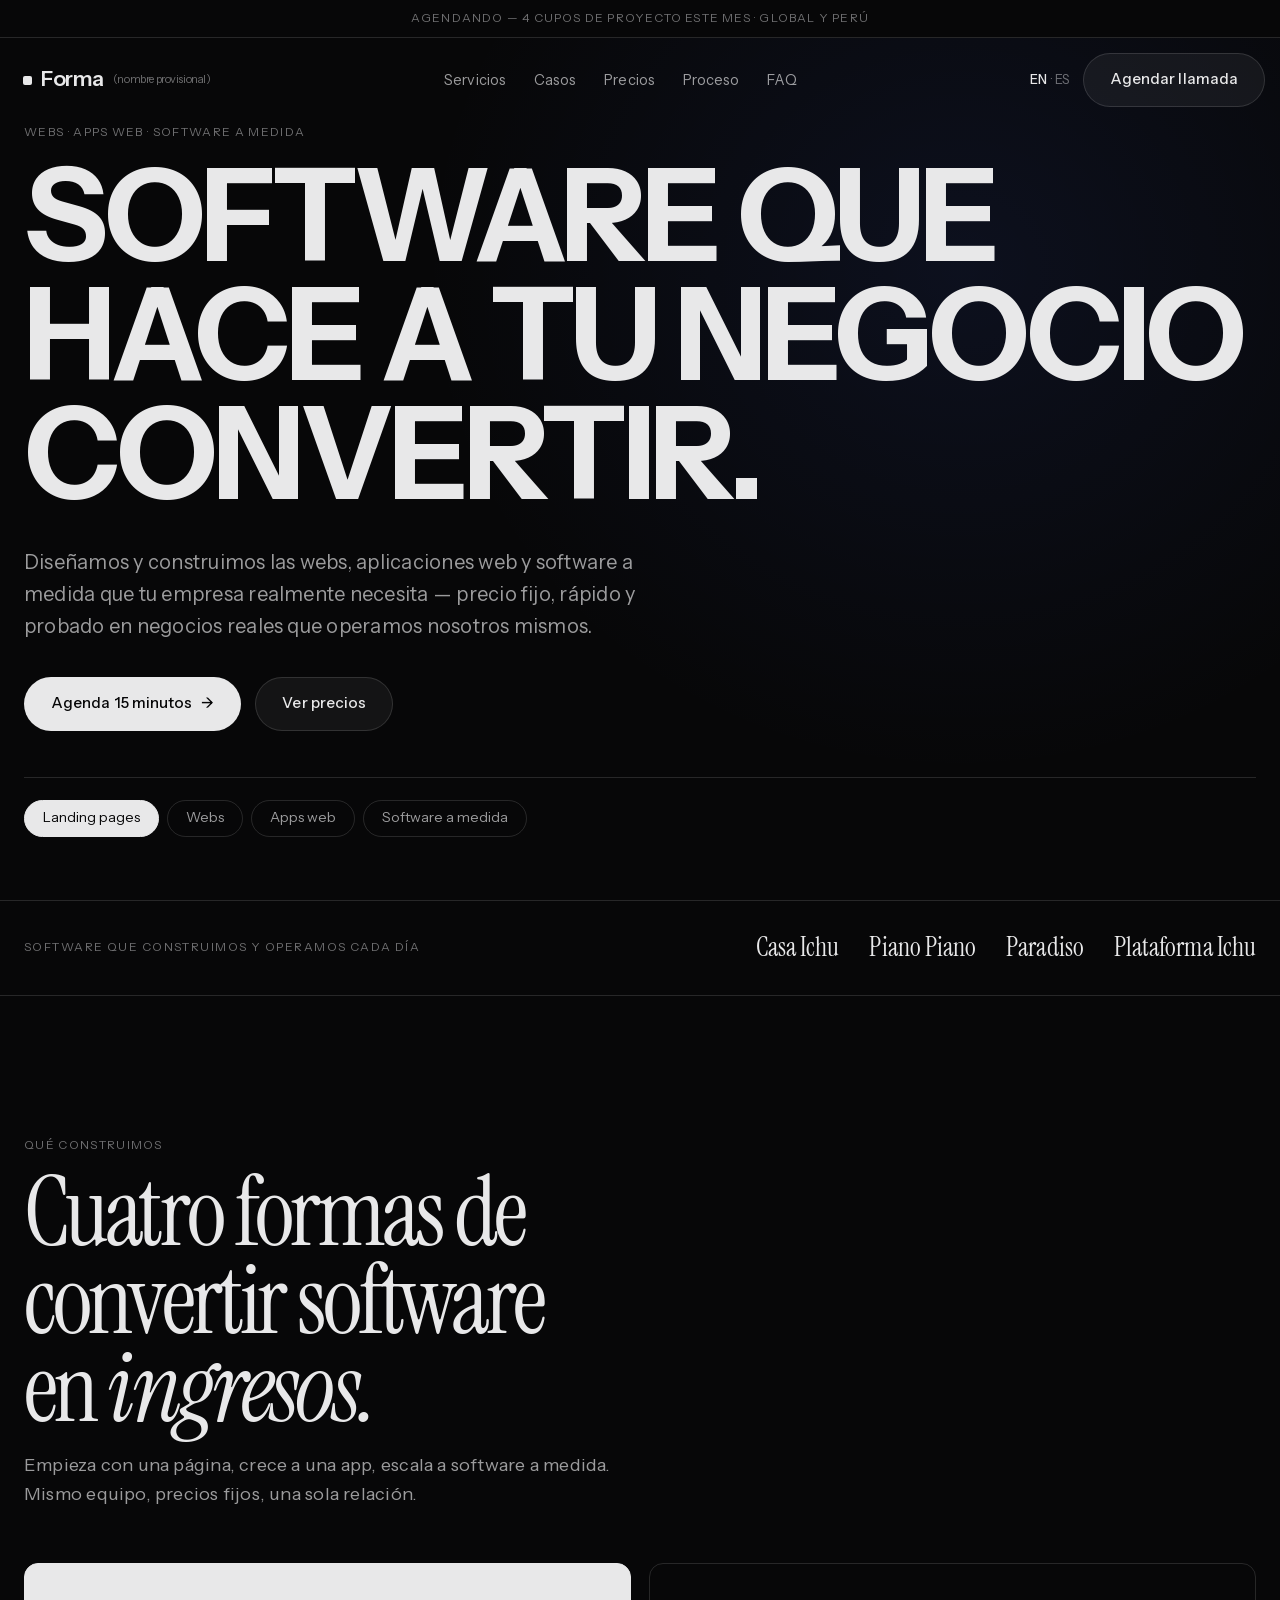
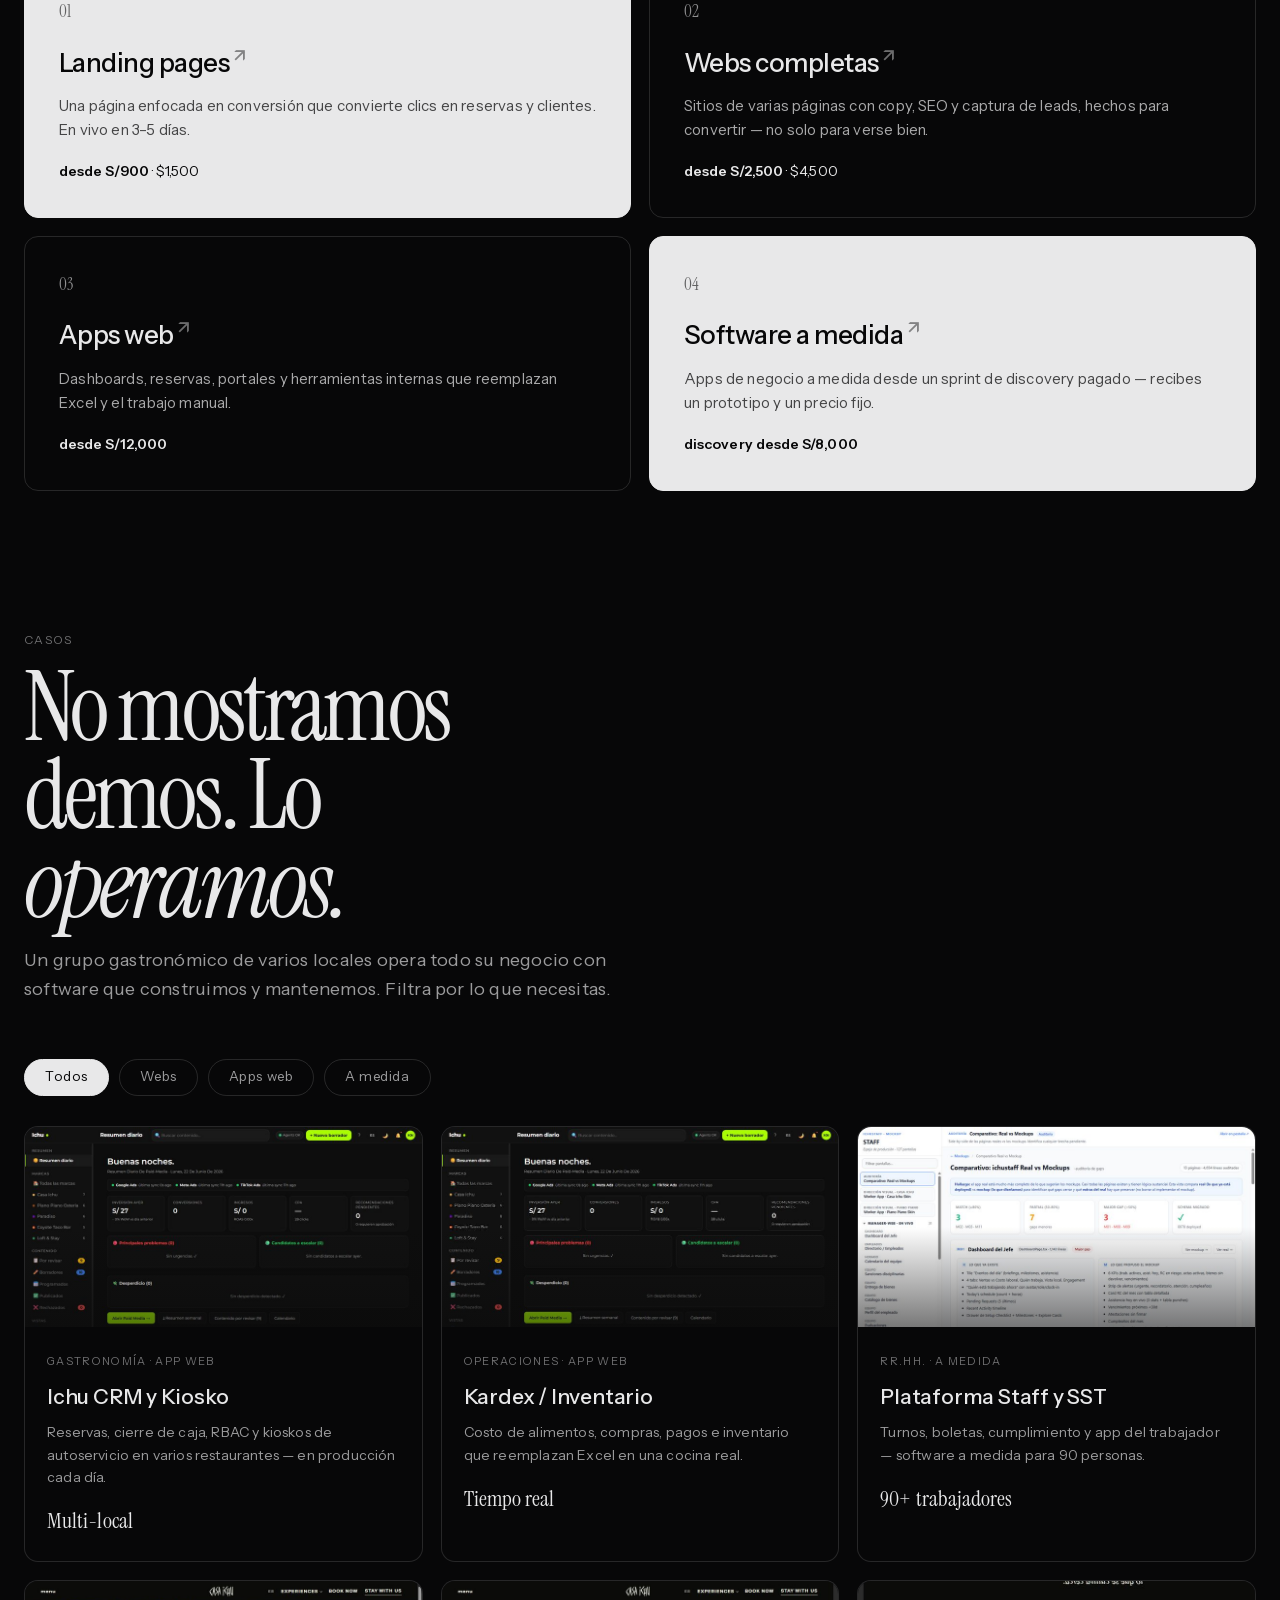
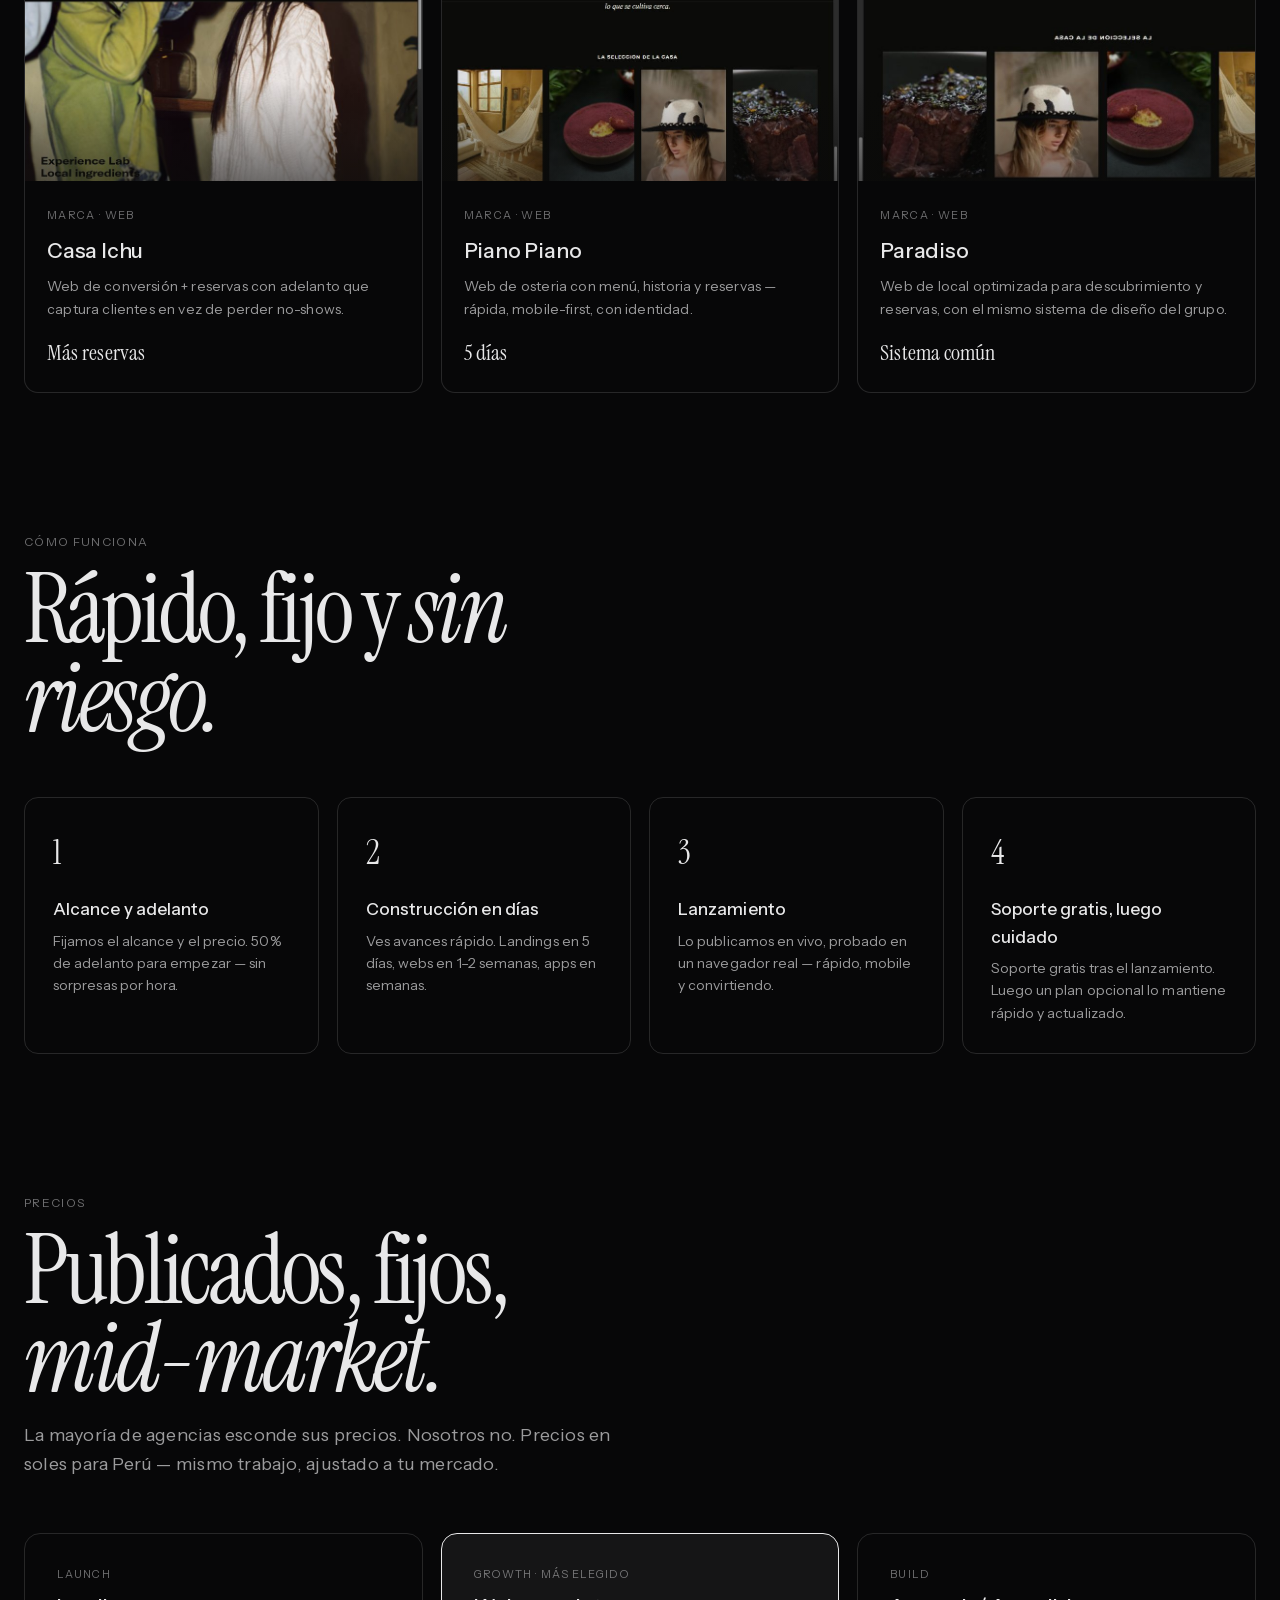
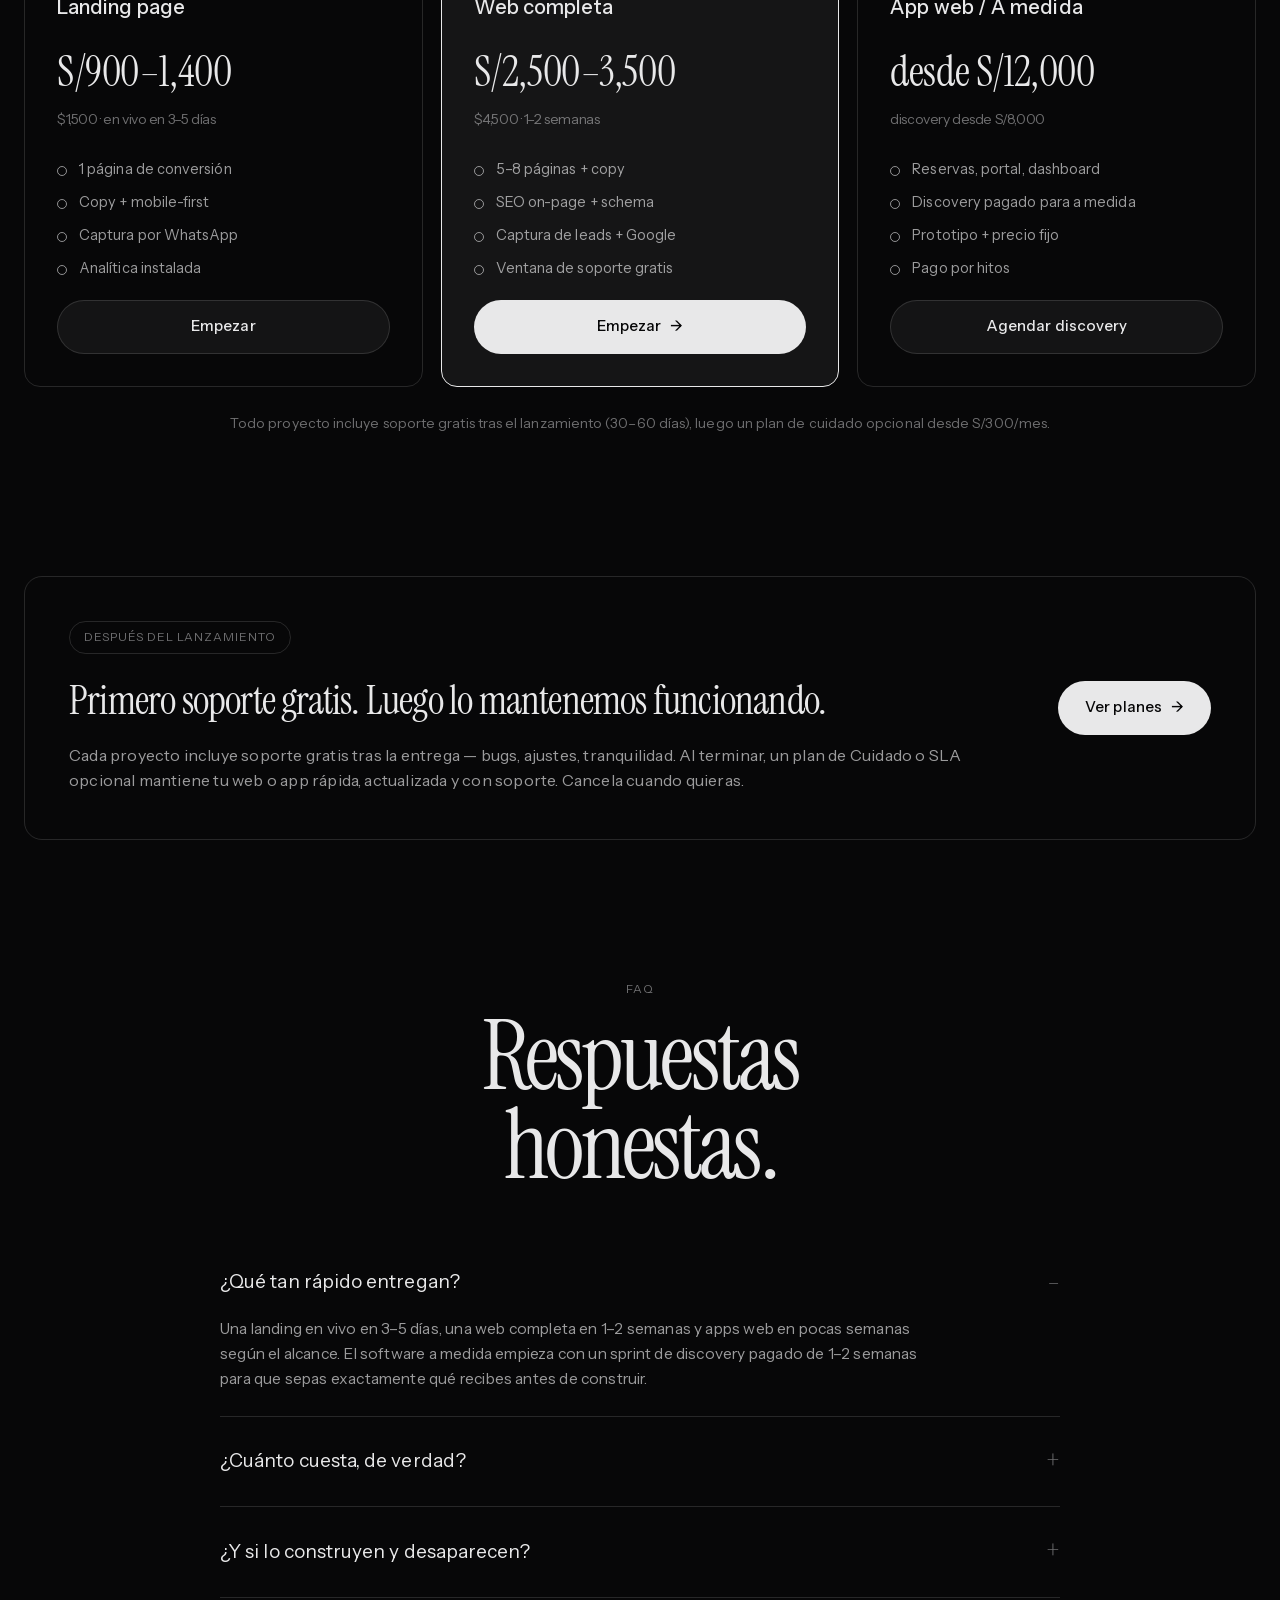
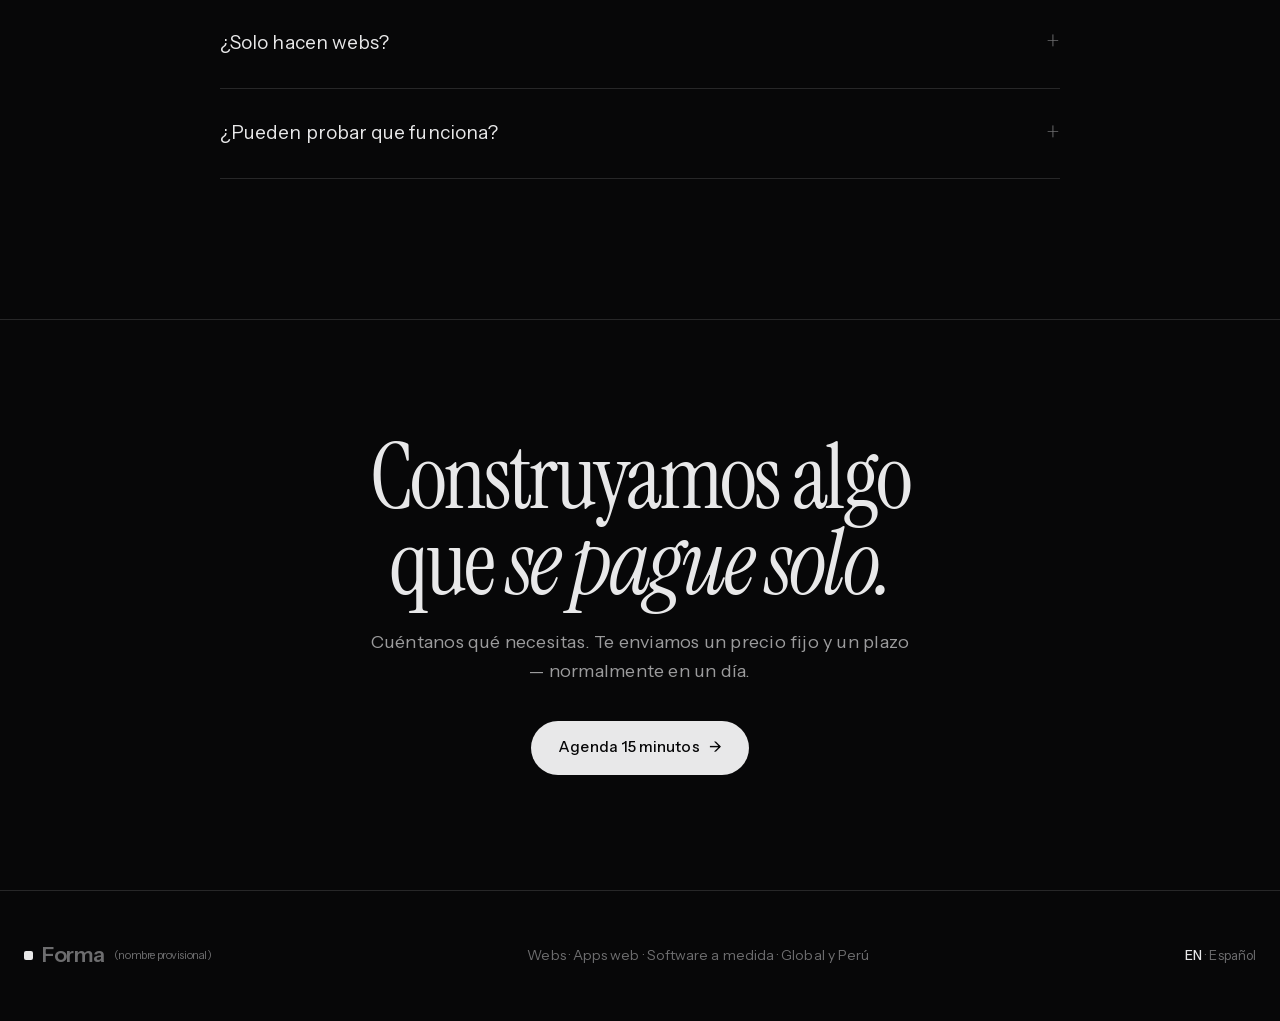
==== commit 9e8fafe0: "Exact Instrument palette (unify bg-pure); remove day/night toggle (kept scroll-flip alive); make eve" ====
--- a/es.html
+++ b/es.html
@@ -6,7 +6,7 @@
 <title>Forma — Software que hace ganar a tu negocio</title>
 <meta name="description" content="Webs, aplicaciones web y software a medida. Precio fijo, rápido y probado en negocios reales que operamos.">
 <link rel="icon" href="data:image/svg+xml,%3Csvg xmlns='http://www.w3.org/2000/svg' viewBox='0 0 32 32'%3E%3Crect width='32' height='32' fill='%230A0A0A'/%3E%3Crect x='11' y='11' width='10' height='10' rx='2' fill='%23fff'/%3E%3C/svg%3E">
-<link rel="stylesheet" href="style.css?v=17">
+<link rel="stylesheet" href="style.css?v=18">
 </head>
 <body data-active="convert">
 
@@ -22,7 +22,6 @@
       <a href="#faq">FAQ</a>
     </div>
     <div class="nav-right">
-      <button class="icon-btn theme-toggle" aria-label="Cambiar tema">☀</button>
       <span class="lang"><a href="index.html">EN</a> · ES</span>
       <a href="#contact" class="btn btn-ghost">Agendar llamada</a>
       <button class="icon-btn burger" aria-label="Menú">☰</button>
@@ -214,6 +213,6 @@
   </div>
 </footer>
 
-<script src="app.js?v=17"></script>
+<script src="app.js?v=18"></script>
 </body>
 </html>
--- a/style.css
+++ b/style.css
@@ -5,13 +5,13 @@
 @font-face{font-family:'Instrument Serif';src:url(fonts/InstrumentSerif-Italic.woff2) format('woff2');font-weight:400;font-style:italic;font-display:swap}
 @font-face{font-family:'Instrument Mono';src:url(fonts/InstrumentSansMono-Regular.woff2) format('woff2');font-weight:400;font-style:normal;font-display:swap}
 :root{
-  --bg:#070708; --bg-pure:#000; --ink:#e8e8e9; --ink-muted:rgba(232,232,233,.66); --ink-dim:rgba(232,232,233,.46);
+  --bg:#070708; --bg-pure:#070708; --ink:#e8e8e9; --ink-muted:rgba(232,232,233,.66); --ink-dim:rgba(232,232,233,.46);
   --hairline:rgba(232,232,233,.14); --tile:#e8e8e9; --tile-ink:#070708; --ghost:rgba(232,232,233,.06);
   --maxw:1340px; --gut:24px;
   --serif:'Instrument Serif',Times,serif; --sans:'Instrument Sans',-apple-system,'Helvetica Neue',system-ui,sans-serif;
   --ease:cubic-bezier(.2,.7,.2,1);
 }
-body.light{ --bg:#FFFFFF; --bg-pure:#fff; --ink:#070708; --ink-muted:rgba(7,7,8,.62);
+body.light{ --bg:#FFFFFF; --bg-pure:#FFFFFF; --ink:#070708; --ink-muted:rgba(7,7,8,.62);
   --ink-dim:rgba(7,7,8,.45); --hairline:rgba(7,7,8,.12); --tile:#070708; --tile-ink:#FFFFFF; --ghost:rgba(7,7,8,.05); }
 
 *{box-sizing:border-box;margin:0;padding:0}
@@ -99,8 +99,10 @@
 /* services tiles */
 .tiles{display:grid;grid-template-columns:repeat(2,1fr);gap:18px}
 @media(max-width:760px){.tiles{grid-template-columns:1fr}}
-.tile{border-radius:14px;padding:34px;min-height:230px;display:flex;flex-direction:column;border:1px solid var(--hairline);transition:transform .3s var(--ease),background .3s var(--ease)}
+.tile{border-radius:14px;padding:34px;min-height:230px;display:flex;flex-direction:column;border:1px solid var(--hairline);transition:transform .3s var(--ease),background .3s var(--ease);cursor:pointer}
 .tile:hover{transform:translateY(-4px)}
+.tile:focus-visible{outline:2px solid var(--ink);outline-offset:3px}
+.tile h3:after{content:" ↗";opacity:.45;font-size:.7em;vertical-align:super}
 .tile.invert{background:var(--tile);color:var(--tile-ink);border-color:var(--tile)}
 .tile .n{font-family:var(--serif);font-size:17px;opacity:.6}
 .tile h3{font-size:26px;letter-spacing:-.02em;margin:16px 0 10px;font-weight:500}
@@ -114,7 +116,9 @@
 .filters button.on{background:var(--ink);color:var(--bg);border-color:var(--ink)}
 .work{display:grid;grid-template-columns:repeat(3,1fr);gap:18px}
 @media(max-width:860px){.work{grid-template-columns:1fr}}
-.case{border-radius:14px;overflow:hidden;border:1px solid var(--hairline);background:var(--bg-pure);transition:transform .3s var(--ease),opacity .35s var(--ease)}
+.case{border-radius:14px;overflow:hidden;border:1px solid var(--hairline);background:var(--bg-pure);transition:transform .3s var(--ease),opacity .35s var(--ease);cursor:pointer}
+.case:hover{transform:translateY(-4px)}
+.case:focus-visible{outline:2px solid var(--ink);outline-offset:3px}
 .case.hide{display:none}
 .case .media{height:200px;background:#16161c 50% 0/cover no-repeat;position:relative;overflow:hidden;transition:transform .4s var(--ease)}
 .case .media:after{content:"";position:absolute;inset:0;background:linear-gradient(180deg,rgba(10,10,10,0) 50%,rgba(10,10,10,.55))}
@@ -222,5 +226,30 @@
 .cal-slot.confirm{padding:0;border:none;gap:0}
 .cal-slot.confirm span{background:var(--ghost);border:1px solid var(--hairline);border-radius:9px 0 0 9px;padding:11px 12px}
 .cal-slot.confirm b{flex:1;background:var(--ink);color:var(--bg-pure);border-radius:0 9px 9px 0;padding:11px 12px;text-align:center}
-.cal-done{background:var(--ghost);border:1px solid var(--hairline);border-radius:9px;padding:12px;font-size:13px;color:var(--ink-muted);line-height:1.4}
+.cal-done{background:var(--ghost);border:1px solid var(--hairline);border-radius:9px;padding:14px;font-size:13px;color:var(--ink-muted);line-height:1.5}
+.cal-done b{display:block;color:var(--ink);font-size:14px;margin-bottom:4px}
+.cal-topic{font-size:11px;color:var(--ink-dim);letter-spacing:.04em;margin-top:-4px}
+.cal-in{width:100%;background:var(--ghost);border:1px solid var(--hairline);border-radius:9px;padding:11px 12px;color:var(--ink);font-family:var(--sans);font-size:14px;outline:none;transition:border-color .2s}
+.cal-in:focus{border-color:var(--ink)}
+.cal-submit{background:var(--ink);color:var(--bg-pure);border:none;border-radius:9px;padding:12px;font-family:var(--sans);font-size:14px;font-weight:500;cursor:pointer;transition:opacity .2s}
+.cal-submit:hover{opacity:.9}
+.cal-link{background:none;border:none;color:var(--ink-dim);font-family:var(--sans);font-size:13px;cursor:pointer;text-align:left;padding:0 0 2px}
+.cal-link:hover{color:var(--ink)}
+.cal-err{color:#d7330f;font-size:12.5px;margin-top:-2px}
+body.light .cal-err{color:#c12d0c}
 @media(max-width:720px){.cal-card{grid-template-columns:1fr;max-height:88vh}.cal-side{border-right:none;border-bottom:1px solid var(--hairline)}.cal-pick{grid-template-columns:1fr}.cal-slots{border-left:none;border-top:1px solid var(--hairline)}.cal-side p{margin-top:8px}}
+
+/* ===== work case detail modal ===== */
+.case-modal{position:fixed;inset:0;z-index:300;display:grid;place-items:center;padding:24px;background:rgba(0,0,0,.55);backdrop-filter:blur(6px);opacity:0;transition:opacity .24s var(--ease)}
+.case-modal.open{opacity:1}
+.case-modal[hidden]{display:none}
+.case-card{position:relative;width:min(720px,100%);max-height:92vh;overflow:auto;background:var(--bg-pure);color:var(--ink);border:1px solid var(--hairline);border-radius:18px;transform:translateY(12px) scale(.99);transition:transform .24s var(--ease)}
+.case-modal.open .case-card{transform:none}
+.case-x{position:absolute;top:14px;right:14px;z-index:2}
+.case-media{height:280px;background:#16161c 50% 40%/cover no-repeat;border-radius:18px 18px 0 0}
+.case-body{padding:30px}
+.case-tag{font-size:11px;letter-spacing:.12em;text-transform:uppercase;color:var(--ink-dim)}
+.case-body h3{font-family:var(--serif);font-weight:400;font-size:34px;letter-spacing:-.02em;margin:10px 0}
+.case-body p{color:var(--ink-muted);font-size:15.5px;max-width:60ch}
+.case-stat{font-family:var(--serif);font-size:26px;margin:18px 0 24px}
+@media(max-width:720px){.case-media{height:200px}}
